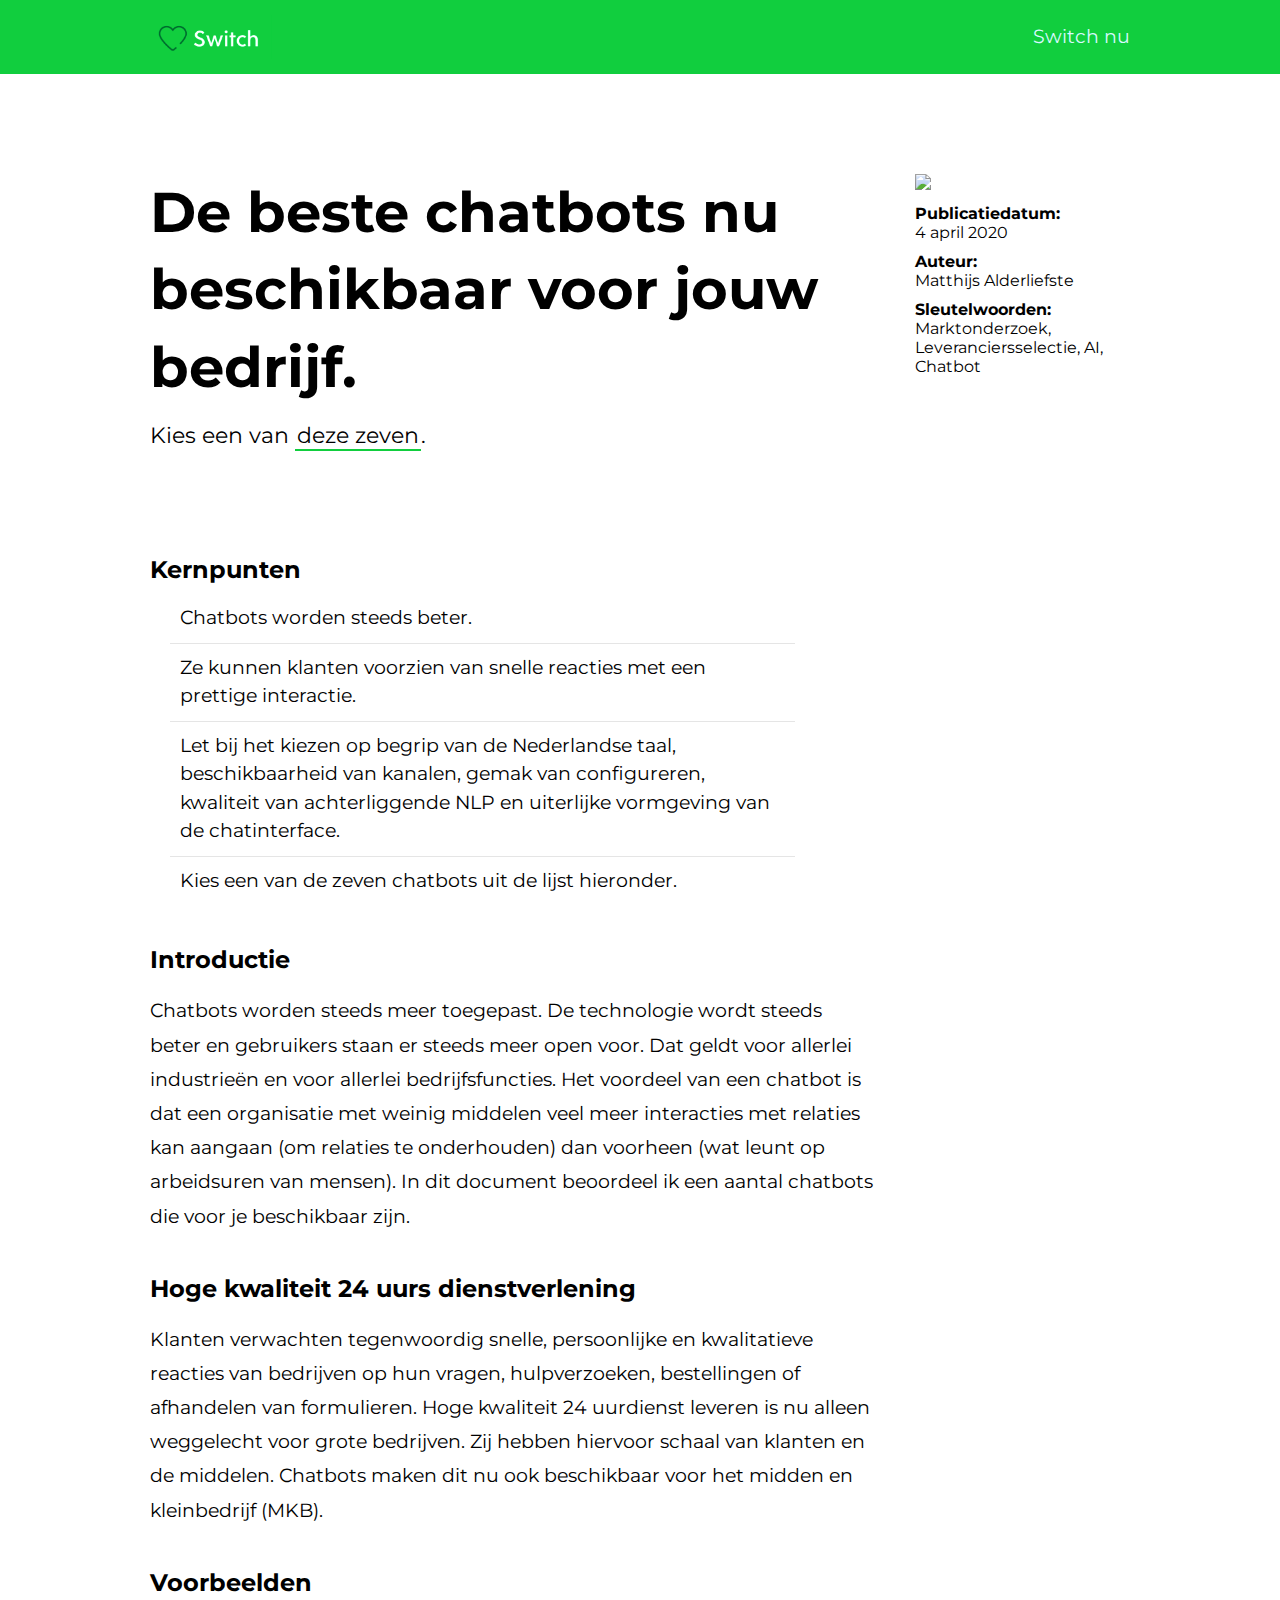
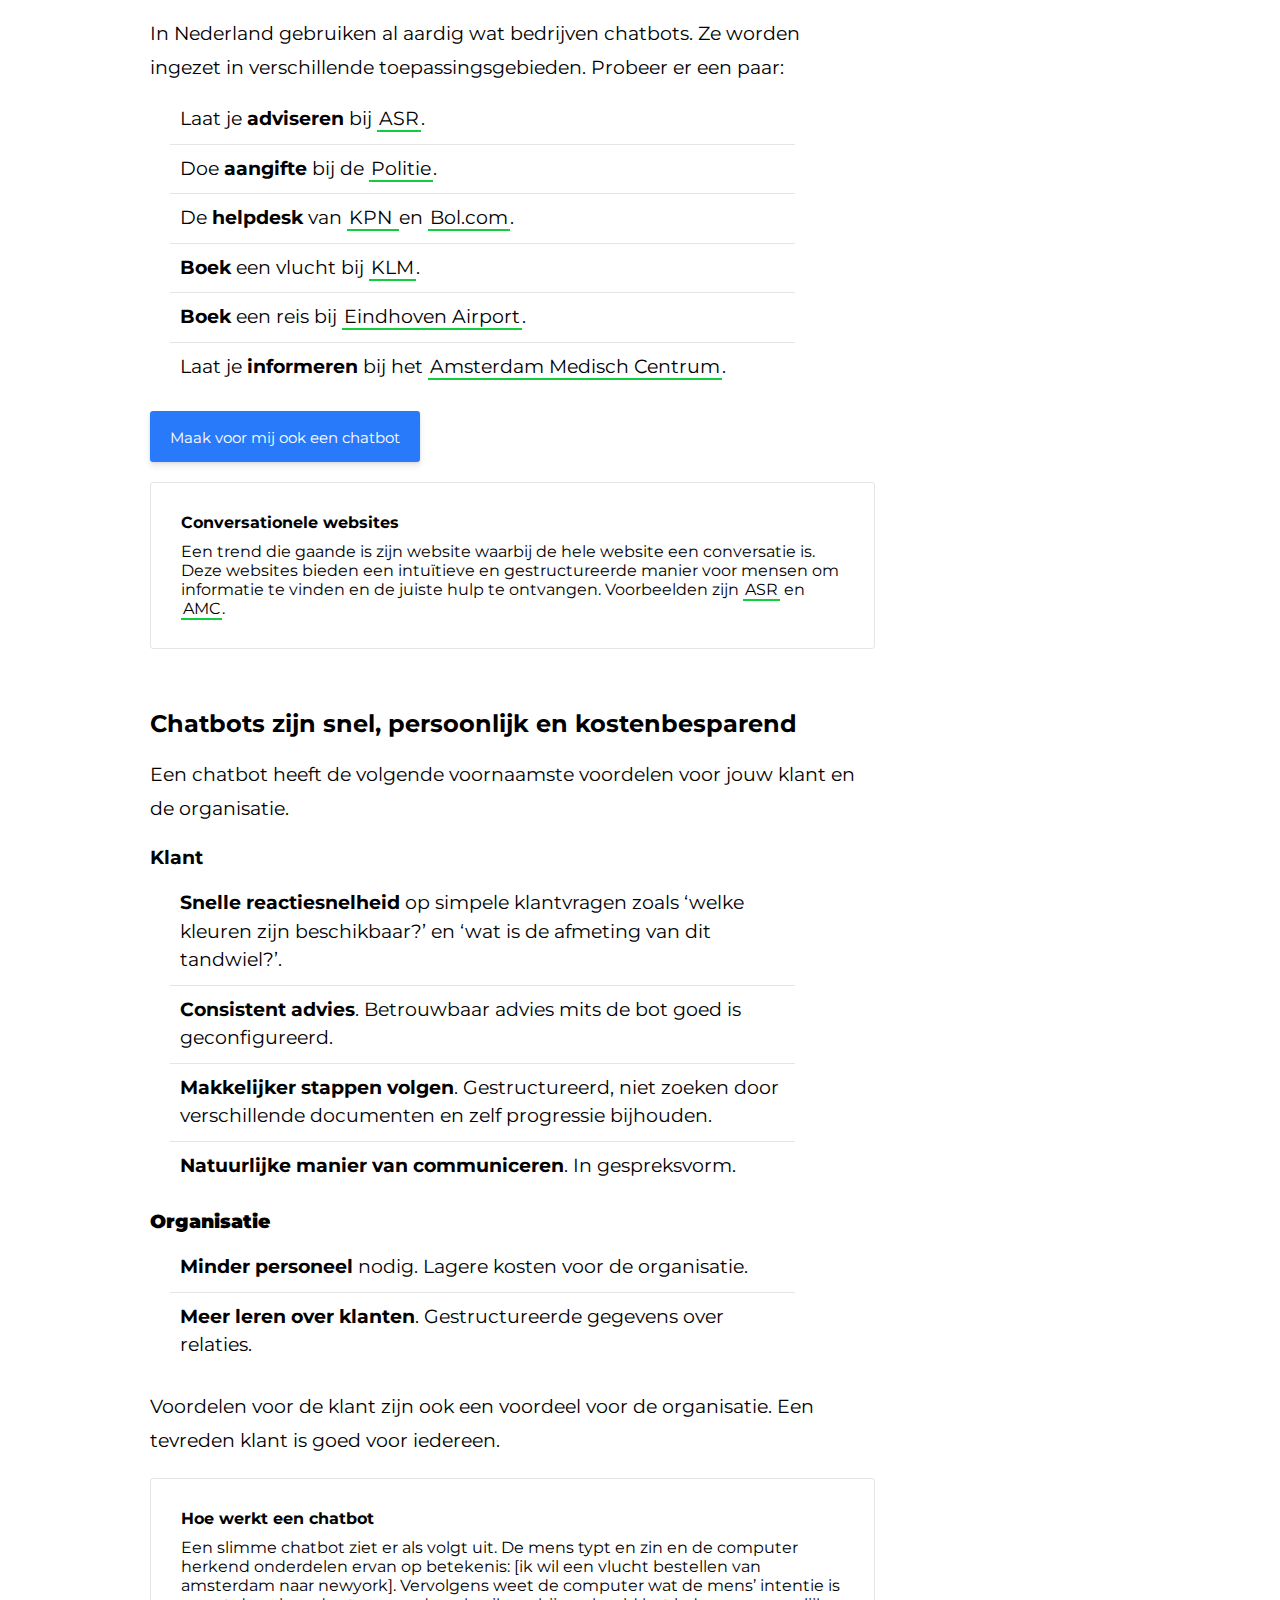
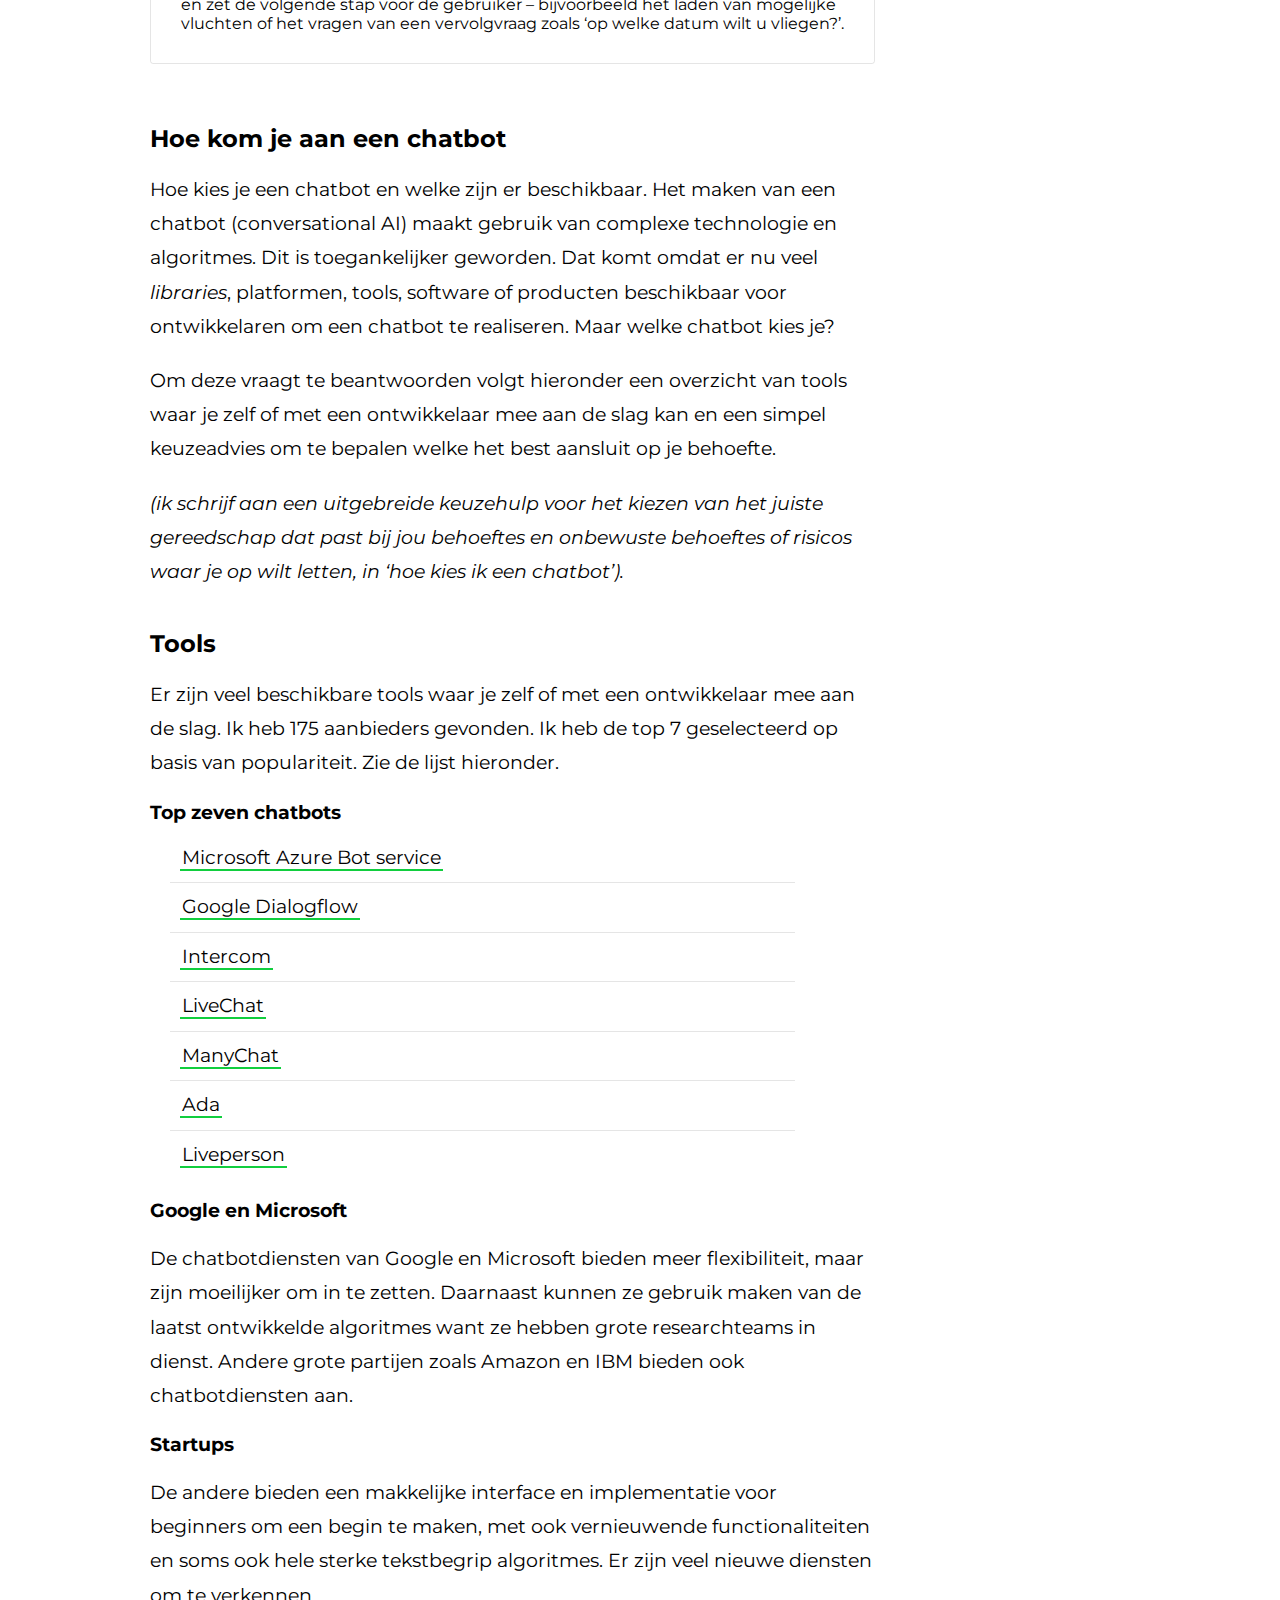
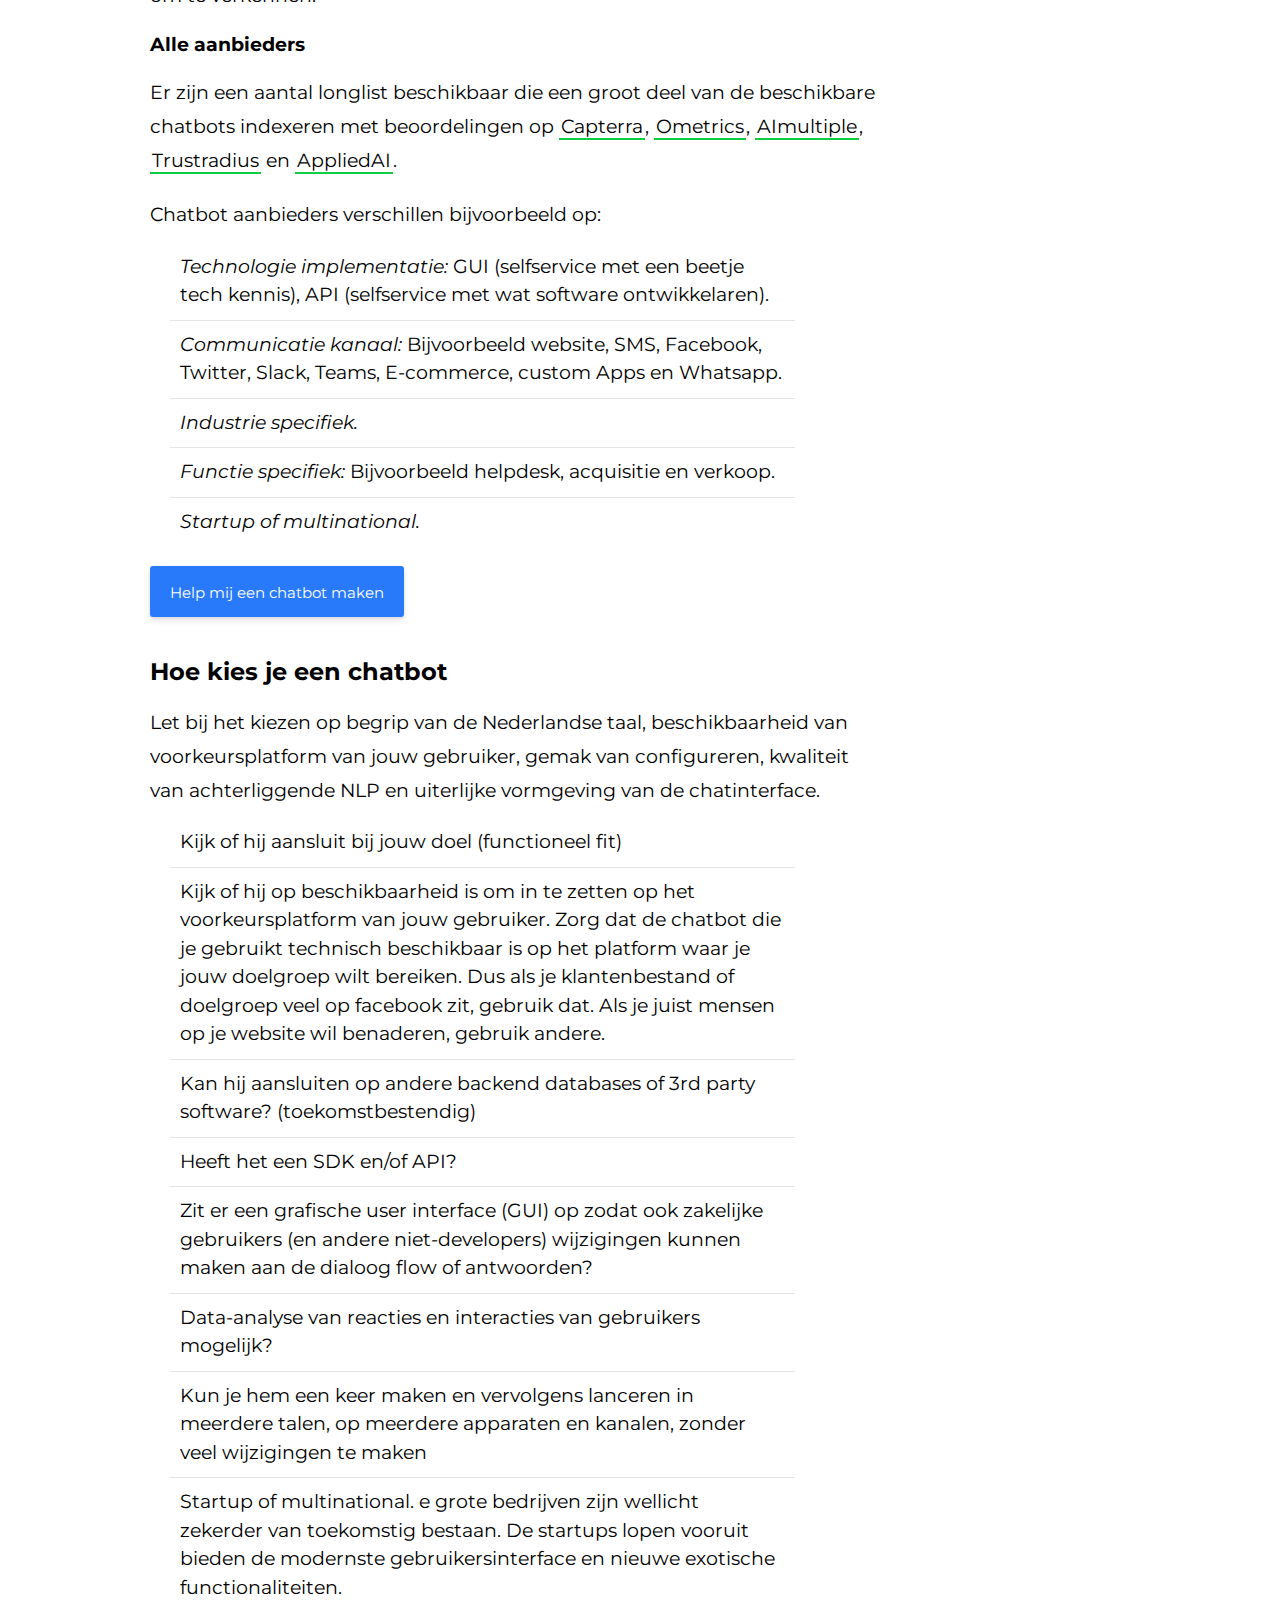
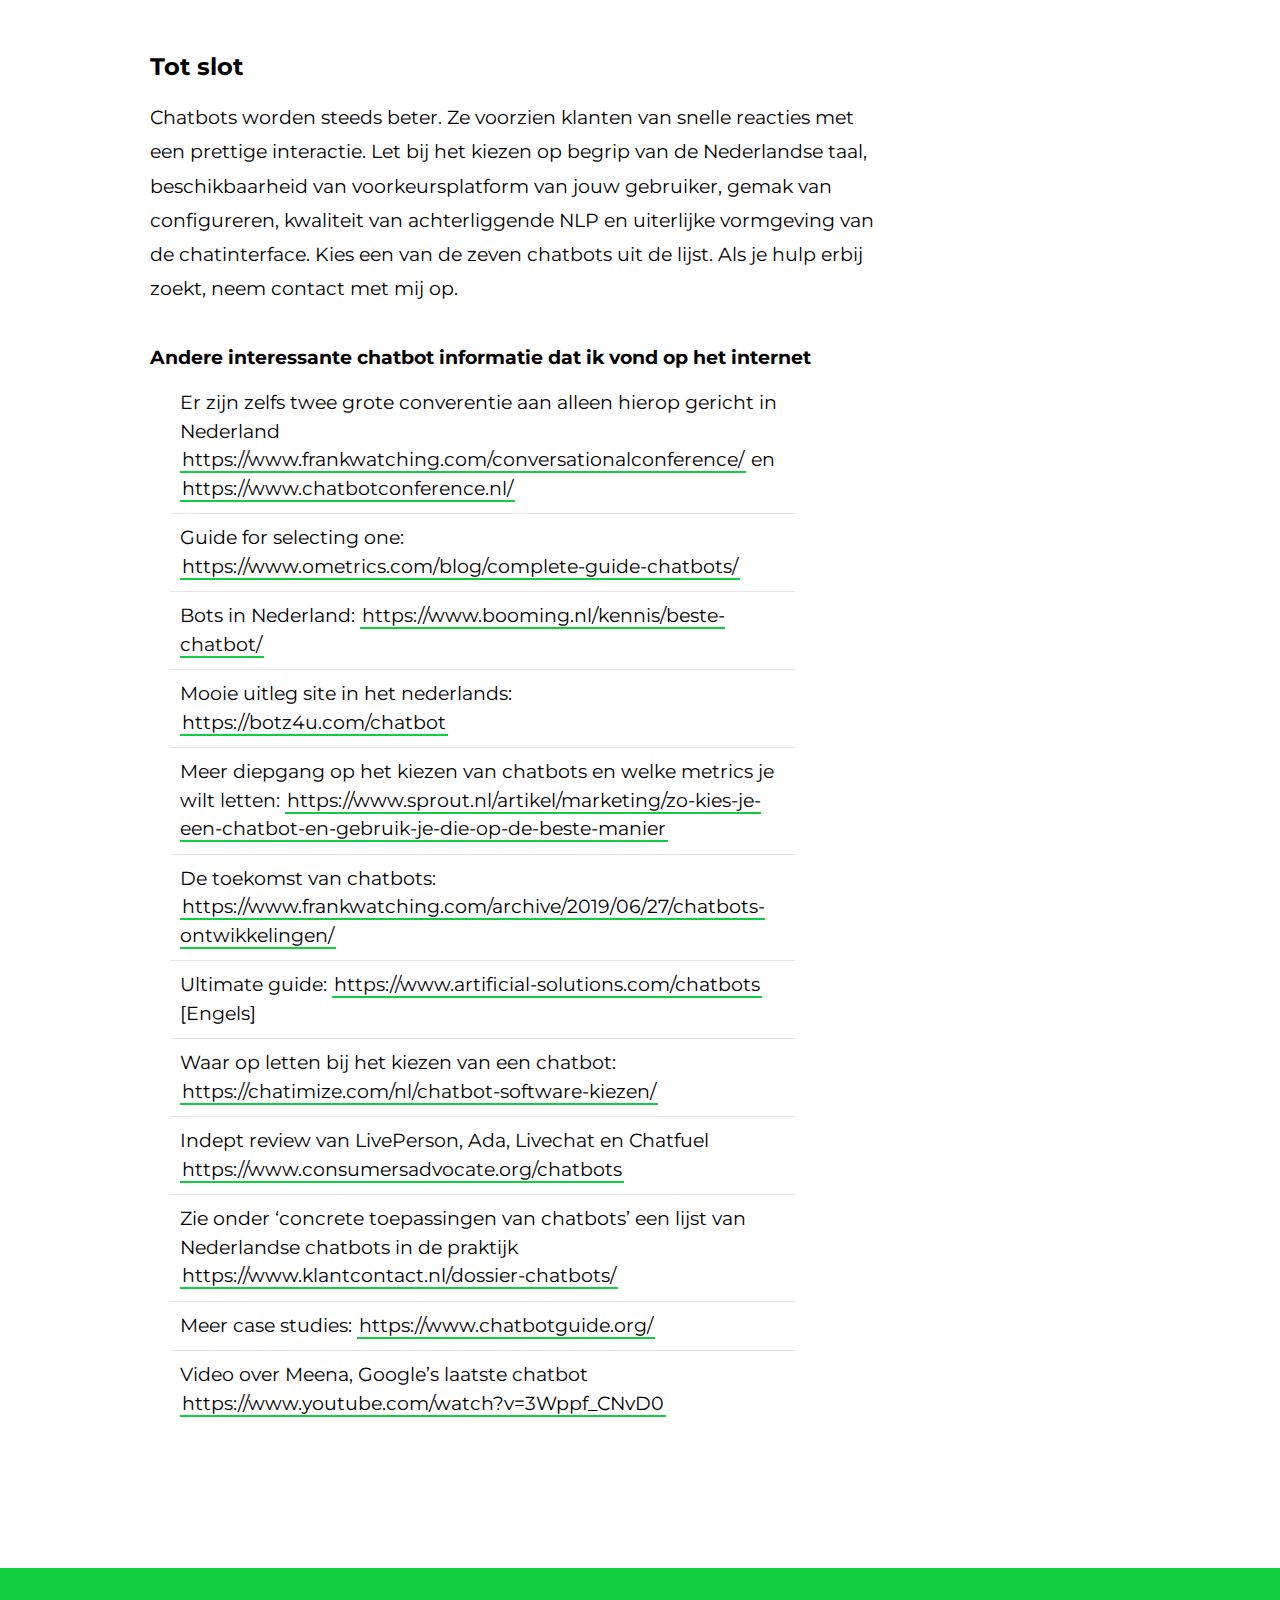
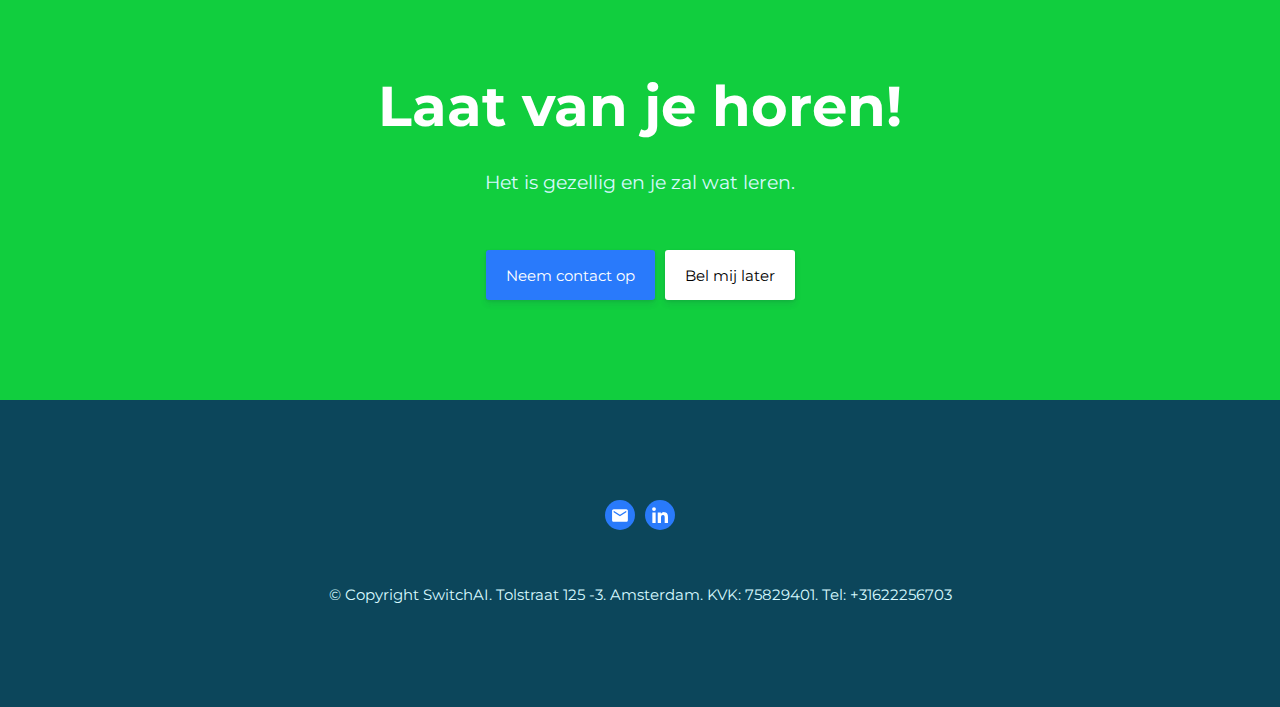
==== chatbot/index.html @ 6326bf44 "hacked solution for beautiful uri to pages on github pages without .htaccess" ====
<!DOCTYPE html>
<html>

  <!-- Added by HTTrack --><meta http-equiv="content-type" content="text/html;charset=utf-8" /><!-- /Added by HTTrack -->
<head>
    <title>Switch - We create apps with artificial intelligence (AI) features.</title>
    <meta charSet="utf-8">
    <meta name="viewport" content="width=device-width,initial-scale=1">
    <meta name="description" content="We help you automate things for whom you serve. Based in Amsterdam">
    <meta property="og:image" content="../images/5d76b458-1bdd-4ccc-b510-aa0f96681c24.png">
    <link rel="shortcut icon" href="../images/65c0ea7b-2891-42a3-a488-3ce23741f29b.1.delayed" />
    <link href="https://fonts.googleapis.com/css?family=Montserrat:400,700" rel="stylesheet">
    <link href="../css/switch_custom.css" rel="stylesheet">

    <script>
      (function(i, s, o, g, r, a, m)
      {
        i['GoogleAnalyticsObject'] = r;
        i[r] = i[r] || function()
        {
          (i[r].q = i[r].q || []).push(arguments)
        }, i[r].l = 1 * new Date();
        a = s.createElement(o),
          m = s.getElementsByTagName(o)[0];
        a.async = 1;
        a.src = g;
        m.parentNode.insertBefore(a, m)
      })(window, document, 'script', 'https://www.google-analytics.com/analytics.js', 'ga');
      ga('create', 'UA-145627504-1', 'auto');
      ga('send', 'pageview');
    </script>

    <link rel="stylesheet" href="../images/alltemplates.min.css">
    <style>
      .custom-color-c104c951-98cb-9206-eeba-70f5e34a25a7 .accent-bg {
        background-color: #297AFB
      }

      .custom-color-c104c951-98cb-9206-eeba-70f5e34a25a7 {
        background-color: #11ce3e
      }

      .custom-color-c104c951-98cb-9206-eeba-70f5e34a25a7 .primary-color {
        color: #FFFFFF
      }

      .custom-color-c104c951-98cb-9206-eeba-70f5e34a25a7 .secondary-bg {
        background-color: #2898FB
      }

      .custom-color-c104c951-98cb-9206-eeba-70f5e34a25a7 .secondary-color {
        color: #D7F9FF
      }

      .custom-color-c104c951-98cb-9206-eeba-70f5e34a25a7 .svg-fill {
        fill: #FFFFFF
      }

      .custom-color-cc3a15c6-ba6f-f1f1-2387-6c66f0b5119d .accent-bg {
        background-color: #297AFB
      }

      .custom-color-cc3a15c6-ba6f-f1f1-2387-6c66f0b5119d {
        background-color: #0C465B
      }

      .custom-color-cc3a15c6-ba6f-f1f1-2387-6c66f0b5119d .primary-color {
        color: #FFFFFF
      }

      .custom-color-cc3a15c6-ba6f-f1f1-2387-6c66f0b5119d .secondary-bg {
        background-color: #2898FB
      }

      .custom-color-cc3a15c6-ba6f-f1f1-2387-6c66f0b5119d .secondary-color {
        color: #D7F9FF
      }

      .custom-color-cc3a15c6-ba6f-f1f1-2387-6c66f0b5119d .svg-fill {
        fill: #FFFFFF
      }

      .custom-color-cc3a15c6-ba6f-f1f1-2387-6c66f0b5119d .accent-bg {
        background-color: #297AFB
      }

      .custom-color-cc3a15c6-ba6f-f1f1-2387-6c66f0b5119d {
        background-color: #0C465B
      }

      .custom-color-cc3a15c6-ba6f-f1f1-2387-6c66f0b5119d .primary-color {
        color: #FFFFFF
      }

      .custom-color-cc3a15c6-ba6f-f1f1-2387-6c66f0b5119d .secondary-bg {
        background-color: #2898FB
      }

      .custom-color-cc3a15c6-ba6f-f1f1-2387-6c66f0b5119d .secondary-color {
        color: #D7F9FF
      }

      .custom-color-cc3a15c6-ba6f-f1f1-2387-6c66f0b5119d .svg-fill {
        fill: #FFFFFF
      }

      .custom-color-cc3a15c6-ba6f-f1f1-2387-6c66f0b5119d .accent-bg {
        background-color: #297AFB
      }

      .custom-color-cc3a15c6-ba6f-f1f1-2387-6c66f0b5119d {
        background-color: #0C465B
      }

      .custom-color-cc3a15c6-ba6f-f1f1-2387-6c66f0b5119d .primary-color {
        color: #FFFFFF
      }

      .custom-color-cc3a15c6-ba6f-f1f1-2387-6c66f0b5119d .secondary-bg {
        background-color: #2898FB
      }

      .custom-color-cc3a15c6-ba6f-f1f1-2387-6c66f0b5119d .secondary-color {
        color: #D7F9FF
      }

      .custom-color-cc3a15c6-ba6f-f1f1-2387-6c66f0b5119d .svg-fill {
        fill: #FFFFFF
      }

      .custom-color-cc3a15c6-ba6f-f1f1-2387-6c66f0b5119d .accent-bg {
        background-color: #297AFB
      }

      .custom-color-cc3a15c6-ba6f-f1f1-2387-6c66f0b5119d {
        background-color: #0C465B
      }

      .custom-color-cc3a15c6-ba6f-f1f1-2387-6c66f0b5119d .primary-color {
        color: #FFFFFF
      }

      .custom-color-cc3a15c6-ba6f-f1f1-2387-6c66f0b5119d .secondary-bg {
        background-color: #2898FB
      }

      .custom-color-cc3a15c6-ba6f-f1f1-2387-6c66f0b5119d .secondary-color {
        color: #D7F9FF
      }

      .custom-color-cc3a15c6-ba6f-f1f1-2387-6c66f0b5119d .svg-fill {
        fill: #FFFFFF
      }

      .custom-color-cc3a15c6-ba6f-f1f1-2387-6c66f0b5119d .accent-bg {
        background-color: #297AFB
      }

      .custom-color-cc3a15c6-ba6f-f1f1-2387-6c66f0b5119d {
        background-color: #0C465B
      }

      .custom-color-cc3a15c6-ba6f-f1f1-2387-6c66f0b5119d .primary-color {
        color: #FFFFFF
      }

      .custom-color-cc3a15c6-ba6f-f1f1-2387-6c66f0b5119d .secondary-bg {
        background-color: #2898FB
      }

      .custom-color-cc3a15c6-ba6f-f1f1-2387-6c66f0b5119d .secondary-color {
        color: #D7F9FF
      }

      .custom-color-cc3a15c6-ba6f-f1f1-2387-6c66f0b5119d .svg-fill {
        fill: #FFFFFF
      }

      .custom-color-cc3a15c6-ba6f-f1f1-2387-6c66f0b5119d .accent-bg {
        background-color: #297AFB
      }

      .custom-color-cc3a15c6-ba6f-f1f1-2387-6c66f0b5119d {
        background-color: #0C465B
      }

      .custom-color-cc3a15c6-ba6f-f1f1-2387-6c66f0b5119d .primary-color {
        color: #FFFFFF
      }

      .custom-color-cc3a15c6-ba6f-f1f1-2387-6c66f0b5119d .secondary-bg {
        background-color: #2898FB
      }

      .custom-color-cc3a15c6-ba6f-f1f1-2387-6c66f0b5119d .secondary-color {
        color: #D7F9FF
      }

      .custom-color-cc3a15c6-ba6f-f1f1-2387-6c66f0b5119d .svg-fill {
        fill: #FFFFFF
      }

      .custom-color-cc3a15c6-ba6f-f1f1-2387-6c66f0b5119d .accent-bg {
        background-color: #297AFB
      }

      .custom-color-cc3a15c6-ba6f-f1f1-2387-6c66f0b5119d {
        background-color: #0C465B
      }

      .custom-color-cc3a15c6-ba6f-f1f1-2387-6c66f0b5119d .primary-color {
        color: #FFFFFF
      }

      .custom-color-cc3a15c6-ba6f-f1f1-2387-6c66f0b5119d .secondary-bg {
        background-color: #2898FB
      }

      .custom-color-cc3a15c6-ba6f-f1f1-2387-6c66f0b5119d .secondary-color {
        color: #D7F9FF
      }

      .custom-color-cc3a15c6-ba6f-f1f1-2387-6c66f0b5119d .svg-fill {
        fill: #FFFFFF
      }

      .custom-color-cc3a15c6-ba6f-f1f1-2387-6c66f0b5119d .accent-bg {
        background-color: #297AFB
      }

      .custom-color-cc3a15c6-ba6f-f1f1-2387-6c66f0b5119d {
        background-color: #0C465B
      }

      .custom-color-cc3a15c6-ba6f-f1f1-2387-6c66f0b5119d .primary-color {
        color: #FFFFFF
      }

      .custom-color-cc3a15c6-ba6f-f1f1-2387-6c66f0b5119d .secondary-bg {
        background-color: #2898FB
      }

      .custom-color-cc3a15c6-ba6f-f1f1-2387-6c66f0b5119d .secondary-color {
        color: #D7F9FF
      }

      .custom-color-cc3a15c6-ba6f-f1f1-2387-6c66f0b5119d .svg-fill {
        fill: #FFFFFF
      }

      .custom-color-cc3a15c6-ba6f-f1f1-2387-6c66f0b5119d .accent-bg {
        background-color: #297AFB
      }

      .custom-color-cc3a15c6-ba6f-f1f1-2387-6c66f0b5119d {
        background-color: #0C465B
      }

      .custom-color-cc3a15c6-ba6f-f1f1-2387-6c66f0b5119d .primary-color {
        color: #FFFFFF
      }

      .custom-color-cc3a15c6-ba6f-f1f1-2387-6c66f0b5119d .secondary-bg {
        background-color: #2898FB
      }

      .custom-color-cc3a15c6-ba6f-f1f1-2387-6c66f0b5119d .secondary-color {
        color: #D7F9FF
      }

      .custom-color-cc3a15c6-ba6f-f1f1-2387-6c66f0b5119d .svg-fill {
        fill: #FFFFFF
      }

      .custom-color-c104c951-98cb-9206-eeba-70f5e34a25a7 .accent-bg {
        background-color: #297AFB
      }

      .custom-color-c104c951-98cb-9206-eeba-70f5e34a25a7 {
        background-color: #11ce3e
      }

      .custom-color-c104c951-98cb-9206-eeba-70f5e34a25a7 .primary-color {
        color: #FFFFFF
      }

      .custom-color-c104c951-98cb-9206-eeba-70f5e34a25a7 .secondary-bg {
        background-color: #2898FB
      }

      .custom-color-c104c951-98cb-9206-eeba-70f5e34a25a7 .secondary-color {
        color: #D7F9FF
      }

      .custom-color-c104c951-98cb-9206-eeba-70f5e34a25a7 .svg-fill {
        fill: #FFFFFF
      }

      .custom-color-cc3a15c6-ba6f-f1f1-2387-6c66f0b5119d .accent-bg {
        background-color: #297AFB
      }

      .custom-color-cc3a15c6-ba6f-f1f1-2387-6c66f0b5119d {
        background-color: #0C465B
      }

      .custom-color-cc3a15c6-ba6f-f1f1-2387-6c66f0b5119d .primary-color {
        color: #FFFFFF
      }

      .custom-color-cc3a15c6-ba6f-f1f1-2387-6c66f0b5119d .secondary-bg {
        background-color: #2898FB
      }

      .custom-color-cc3a15c6-ba6f-f1f1-2387-6c66f0b5119d .secondary-color {
        color: #D7F9FF
      }

      .custom-color-cc3a15c6-ba6f-f1f1-2387-6c66f0b5119d .svg-fill {
        fill: #FFFFFF
      }
    </style>
  </head>

  <body class="font-friendly">
    <div class="custom-color-c104c951-98cb-9206-eeba-70f5e34a25a7">
      <!---->
      <header class="header article">
        <div class="container-lrg">
          <div class="flex col-12 spread">
              <a class="logo launchaco-builder-hoverable logo" href="https://www.switchai.nl"><img src="../images/93ba58aa-fed8-42bc-838e-b2e4e06fd97d.png" alt="Switch AICompany Logo"></a> 
              <a href="http://eepurl.com/gFDGAD" class="nav-link secondary-color mr0">Switch nu</a>
        </div>
        </div>
      </header>
      <section class="section blue-white">
        <div class="container-lrg flex">
          <div class="col-9 flex flex-column center-vertical mobile-text-center mb40">
            <h1 class="heading-lrg launchaco-builder-hoverable">De beste chatbots nu beschikbaar voor jouw bedrijf.</h1>
            <h2 class="subheading mt10 mb50 launchaco-builder-hoverable">Kies een van <a href="#tools">deze zeven</a>.</h2>

            <h2 class="mt50">Kernpunten</h2>
            <ul class="mt10 checklist col-11 article">
              <li class="checklist-item flex center-horizontal spread pad10"><p class="bold">Chatbots worden steeds beter.</p></li>
              <li class="checklist-item flex center-horizontal spread pad10"><p class="bold">Ze kunnen klanten voorzien van snelle reacties met een prettige interactie.</p></li>
              <li class="checklist-item flex center-horizontal spread pad10"><p class="bold">Let bij het kiezen op begrip van de Nederlandse taal, beschikbaarheid van kanalen, gemak van configureren, kwaliteit van achterliggende NLP en uiterlijke vormgeving van de chatinterface.</p></li>
              <li class="checklist-item flex center-horizontal spread pad10"><p class="bold">Kies een van de zeven chatbots uit de lijst hieronder.</p></li>
            </ul>
            <h2 class="mt40">Introductie</h2>
            <p class="mt20 paragraph">
              Chatbots worden steeds meer toegepast. De technologie wordt steeds beter en gebruikers staan er steeds meer open voor. Dat geldt voor allerlei industrieën en voor allerlei bedrijfsfuncties. Het voordeel van een chatbot is dat een organisatie met weinig middelen veel meer interacties met relaties kan aangaan (om relaties te onderhouden) dan voorheen (wat leunt op arbeidsuren van mensen). In dit document beoordeel ik een aantal chatbots die voor je beschikbaar zijn.
            </p>
            <h2 class="mt40">Hoge kwaliteit 24 uurs dienstverlening</h2>
            <p class="mt20 paragraph">
              Klanten verwachten tegenwoordig snelle, persoonlijke en kwalitatieve reacties van bedrijven op hun vragen, hulpverzoeken, bestellingen of afhandelen van formulieren. Hoge kwaliteit 24 uurdienst leveren is nu alleen weggelecht voor grote bedrijven. Zij hebben hiervoor schaal van klanten en de middelen. Chatbots maken dit nu ook beschikbaar voor het midden en kleinbedrijf (MKB). 
            </p>
            
            
            <h2 class="mt40">Voorbeelden</h3>
              <p class="mt20 paragraph">In Nederland gebruiken al aardig wat bedrijven chatbots. Ze worden ingezet in verschillende toepassingsgebieden. Probeer er een paar:</p>
              <ul class="mt10 checklist col-11 article">
                <li class="checklist-item flex center-horizontal spread pad10"><p class="bold">Laat je <strong>adviseren </strong>bij <a title="ASR" href="https://www.asr.nl/" target="_blank">ASR</a>.</p></li>
                <li class="checklist-item flex center-horizontal spread pad10"><p class="bold">Doe <strong>aangifte</strong> bij de <a title="Wout" href="https://www.politie.nl/wout" target="_blank">Politie</a>.</p></li>
                <li class="checklist-item flex center-horizontal spread pad10"><p class="bold">De <strong>helpdesk</strong> van <a title="Helpdesk KPN" href="https://chat.kpn.com/" target="_blank">KPN </a>en <a title="Chatbot Bol.com" href="https://www.bol.com/nl/klantenservice/stel-je-vraag.html" target="_blank">Bol.com</a>.</p></li>
                <li class="checklist-item flex center-horizontal spread pad10"><p class="bold"><strong>Boek </strong>een vlucht bij <a title="KLM Chatbot" href="https://bb.klm.com/" target="_blank">KLM</a>.</p></li>
                <li class="checklist-item flex center-horizontal spread pad10"><p class="bold"><strong>Boek </strong>een reis bij <a title="Eindhoven Airport Chatbot" href="https://www.eindjevliegen.nl" target="_blank">Eindhoven Airport</a>.</p></li>
                <li class="checklist-item flex center-horizontal spread pad10"><p class="bold">Laat je <strong>informeren</strong> bij het <a title="AMC Conversational website" href="https://www.amc.nl" target="_blank">Amsterdam Medisch Centrum</a>.</p></li>
              </ul>

              <div class="mt10"><a href="https://switchai.us20.list-manage.com/subscribe/post?u=20bcc6526bc06248a71964176&amp;amp;id=184f7cedc3" target="_blank" class="button mobile-text-center mt10 launchaco-builder-hoverable mobile-text-center accent-bg button__white"> <span>Maak voor mij ook een chatbot</span></a></div>

              <div class="card pad30 mt20 mb20">
                <h4 class="mb10">Conversationele websites</h4>
                <p>Een trend die gaande is zijn website waarbij de hele website een conversatie is. Deze websites bieden een intu&iuml;tieve en gestructureerde manier voor mensen om informatie te vinden en de juiste hulp te ontvangen. Voorbeelden zijn <a href="https://www.asr.nl/">ASR</a> en <a href="https://www.amc.nl/">AMC</a>.&nbsp; </p>
              </div>

            
            <h2 class="mt40">Chatbots zijn snel, persoonlijk en kostenbesparend</h2>
              <p class="mt20 paragraph">Een chatbot heeft de volgende voornaamste voordelen voor jouw klant en de organisatie.</p>

          <h3 class="mt20">Klant</h3>
          <ul class="mt10 checklist col-11 article">
            <li class="checklist-item flex center-horizontal spread pad10"><p class="bold"><strong>Snelle reactiesnelheid</strong> op simpele klantvragen zoals &lsquo;welke kleuren zijn beschikbaar?&rsquo; en &lsquo;wat is de afmeting van dit tandwiel?&rsquo;.</p></li>
            <li class="checklist-item flex center-horizontal spread pad10"><p class="bold"><strong>Consistent advies</strong>. Betrouwbaar advies mits de bot goed is geconfigureerd.</p></li>
            <li class="checklist-item flex center-horizontal spread pad10"><p class="bold"><strong>Makkelijker stappen volgen</strong>. Gestructureerd, niet zoeken door verschillende documenten en zelf progressie bijhouden.</p></li>
            <li class="checklist-item flex center-horizontal spread pad10"><p class="bold"><strong>Natuurlijke manier van communiceren</strong>. In gespreksvorm.</p></li>
            </ul>
          <h3 class="mt20"><strong>Organisatie</strong></h3>
          <ul class="mt10 checklist col-11 article">
           <li class="checklist-item flex center-horizontal spread pad10"><p class="bold"><strong>Minder personeel</strong> nodig. Lagere kosten voor de organisatie.</p></li>
           <li class="checklist-item flex center-horizontal spread pad10"><p class="bold"><strong>Meer</strong> <strong>leren over klanten</strong>. Gestructureerde gegevens over relaties.</p></li>
          </ul>
          <p class="mt20 paragraph">Voordelen voor de klant zijn ook een voordeel voor de organisatie. Een tevreden klant is goed voor iedereen.</p>
                      
          <div class="card pad30 mt20 mb20">
            <h4 class="mb10">Hoe werkt een chatbot</h4>
            <p>Een slimme chatbot ziet er als volgt uit. De mens typt en zin en de computer herkend onderdelen ervan op betekenis: [ik wil een vlucht bestellen van amsterdam naar newyork]. Vervolgens weet de computer wat de mens’ intentie is en zet de volgende stap voor de gebruiker – bijvoorbeeld het laden van mogelijke vluchten of het vragen van een vervolgvraag zoals ‘op welke datum wilt u vliegen?’.</p>            
          </div>

          <h2 class="mt40">Hoe kom je aan een chatbot</h2>
          <p  class="mt20 paragraph">Hoe kies je een chatbot en welke zijn er beschikbaar. Het maken van een chatbot (conversational AI) maakt gebruik van complexe technologie en algoritmes. Dit is toegankelijker geworden. Dat komt omdat er nu veel <em>libraries</em>, platformen, tools, software of producten beschikbaar voor ontwikkelaren om een chatbot te realiseren. Maar welke chatbot kies je?</p>
            <p class="mt20 paragraph">Om deze vraagt te beantwoorden volgt hieronder een overzicht van tools waar je zelf of met een ontwikkelaar mee aan de slag kan en een simpel keuzeadvies om te bepalen welke het best aansluit op je behoefte. 
            </p>
              <p class="mt20 paragraph">
                <em>(ik schrijf aan een uitgebreide keuzehulp voor het kiezen van het juiste gereedschap dat past bij jou behoeftes en onbewuste behoeftes of risicos waar je op wilt letten, in &lsquo;hoe kies ik een chatbot&rsquo;).</em></p>



            <a name="tools"><h2 class="mt40">Tools</h2></a>
            <p class="mt20 paragraph">Er zijn veel beschikbare tools waar je zelf of met een ontwikkelaar mee aan de slag. Ik heb 175 aanbieders gevonden. Ik heb de top 7 geselecteerd op basis van populariteit. Zie de lijst hieronder.</p>
            
            <h3 class="mt20">Top zeven chatbots</h3>
            <ul class="mt10 checklist col-11 article">
            <li class="checklist-item flex center-horizontal spread pad10"><p class="bold"><a target="_blank" href="https://azure.microsoft.com/nl-nl/services/bot-service/">Microsoft Azure Bot service</a></p></li>
            <li class="checklist-item flex center-horizontal spread pad10"><p class="bold"><a target="_blank" href="https://dialogflow.com/">Google Dialogflow</a></li></p>
            <li class="checklist-item flex center-horizontal spread pad10"><p class="bold"><a target="_blank" href="https://www.intercom.com/">Intercom</a></li></p>
            <li class="checklist-item flex center-horizontal spread pad10"><p class="bold"><a target="_blank" href="https://www.livechat.com/">LiveChat</a></li></p>
            <li class="checklist-item flex center-horizontal spread pad10"><p class="bold"><a target="_blank" href="https://manychat.com/">ManyChat</a></li></p>
            <li class="checklist-item flex center-horizontal spread pad10"><p class="bold"><a target="_blank" href="https://www.ada.support/">Ada</a></li></p>
            <li class="checklist-item flex center-horizontal spread pad10"><p class="bold"><a target="_blank" href="https://www.liveperson.com/">Liveperson</a></li></p>
            </ul>
            <h3 class="mt20">Google en Microsoft</h3>
            <p class="mt20 paragraph">De chatbotdiensten van Google en Microsoft bieden meer flexibiliteit, maar zijn moeilijker om in te zetten. Daarnaast kunnen ze gebruik maken van de laatst ontwikkelde algoritmes want ze hebben grote researchteams in dienst. Andere grote partijen zoals Amazon en IBM bieden ook chatbotdiensten aan.</p>
            <h3 class="mt20">Startups</h3>
            <p class="mt20 paragraph">De andere bieden een makkelijke interface en implementatie voor beginners om een begin te maken, met ook vernieuwende functionaliteiten en soms ook hele sterke tekstbegrip algoritmes. Er zijn veel nieuwe diensten om te verkennen.</p>
            <h3 class="mt20">Alle aanbieders</h3>
            <p class="mt20 paragraph">Er zijn een aantal longlist beschikbaar die een groot deel van de beschikbare chatbots indexeren met beoordelingen op <a target="_blank" href="https://www.capterra.nl/directory/31596/conversational-ai-platform/software">Capterra</a>, <a target="_blank" href="https://www.ometrics.com/blog/chatbot-platform-comparison-reviews/">Ometrics</a>, <a target="_blank" href="https://aimultiple.com/chatbot-platform">AImultiple</a>, <a target="_blank" href="https://www.trustradius.com/chatbot">Trustradius</a> en <a target="_blank" href="https://appliedai.com/customer-service/chatbot/vendors/1">AppliedAI</a>.</p>
            <p class="mt20 paragraph">Chatbot aanbieders verschillen bijvoorbeeld op:</p>
            <ul class="mt10 checklist col-11 article">
              <li class="checklist-item flex center-horizontal spread pad10"><p class="bold"><em>Technologie implementatie:</em> GUI (selfservice met een beetje tech kennis), API (selfservice met wat software ontwikkelaren).</p></li>
              <li class="checklist-item flex center-horizontal spread pad10"><p class="bold"><em>Communicatie kanaal:</em> Bijvoorbeeld website, SMS, Facebook, Twitter, Slack, Teams, E-commerce, custom Apps en Whatsapp.</p></li>
              <li class="checklist-item flex center-horizontal spread pad10"><p class="bold"><em>Industrie specifiek.</em></p></li>
              <li class="checklist-item flex center-horizontal spread pad10"><p class="bold"><em>Functie specifiek:</em> Bijvoorbeeld helpdesk, acquisitie en verkoop.</p></li>
              <li class="checklist-item flex center-horizontal spread pad10"><p class="bold"><em>Startup of multinational.</em></p> </li>
              </ul>

            <div class="mt10"><a target="_blank" href="https://switchai.us20.list-manage.com/subscribe/post?u=20bcc6526bc06248a71964176&amp;amp;id=184f7cedc3" target="_blank" class="button mobile-text-center mt10 launchaco-builder-hoverable mobile-text-center accent-bg button__white"> <span> Help mij een chatbot maken </span></a></div>
            
            <h2 class="mt40">Hoe kies je een chatbot</h2>
            <p class="mt20 paragraph">Let bij het kiezen op begrip van de Nederlandse taal, beschikbaarheid van voorkeursplatform van jouw gebruiker, gemak van configureren, kwaliteit van achterliggende NLP en uiterlijke vormgeving van de chatinterface.</p>
            <ul class="mt10 checklist col-11 article">
              <li class="checklist-item flex center-horizontal spread pad10"><p class="bold">Kijk of hij aansluit bij jouw doel (functioneel fit)</p></li>
              <li class="checklist-item flex center-horizontal spread pad10"><p class="bold">Kijk of hij op beschikbaarheid is om in te zetten op het voorkeursplatform van jouw gebruiker. Zorg dat de chatbot die je gebruikt technisch beschikbaar is op het platform waar je jouw doelgroep wilt bereiken. Dus als je klantenbestand of doelgroep veel op facebook zit, gebruik dat. Als je juist mensen op je website wil benaderen, gebruik andere.</p></li>
              <li class="checklist-item flex center-horizontal spread pad10"><p class="bold">Kan hij aansluiten op andere backend databases of 3rd party software? (toekomstbestendig)</p></li>
              <li class="checklist-item flex center-horizontal spread pad10"><p class="bold">Heeft het een SDK en/of API?</p></li>
              <li class="checklist-item flex center-horizontal spread pad10"><p class="bold">Zit er een grafische user interface (GUI) op zodat ook zakelijke gebruikers (en andere niet-developers) wijzigingen kunnen maken aan de dialoog flow of antwoorden?</p></li>
              <li class="checklist-item flex center-horizontal spread pad10"><p class="bold">Data-analyse van reacties en interacties van gebruikers mogelijk?</p></li>
              <li class="checklist-item flex center-horizontal spread pad10"><p class="bold">Kun je hem een keer maken en vervolgens lanceren in meerdere talen, op meerdere apparaten en kanalen, zonder veel wijzigingen te maken</p></li>
              <li class="checklist-item flex center-horizontal spread pad10"><p class="bold">Startup of multinational. e grote bedrijven zijn wellicht zekerder van toekomstig bestaan. De startups lopen vooruit bieden de modernste gebruikersinterface en nieuwe exotische functionaliteiten.</p></li>
            </ul>

            <h2 class="mt40">Tot slot</h2>
<p class="mt20 paragraph">Chatbots worden steeds beter. Ze voorzien klanten van snelle reacties met een prettige interactie. Let bij het kiezen op begrip van de Nederlandse taal, beschikbaarheid van voorkeursplatform van jouw gebruiker, gemak van configureren, kwaliteit van achterliggende NLP en uiterlijke vormgeving van de chatinterface. Kies een van de zeven chatbots uit de lijst. Als je hulp erbij zoekt, neem contact met mij op.</p>

<h3 class="mt40">Andere interessante chatbot informatie dat ik vond op het internet</h3>
<ul class="mt10 checklist col-11 article">
<li class="checklist-item flex center-horizontal spread pad10"><p class="bold">Er zijn zelfs twee grote converentie aan alleen hierop gericht in Nederland <a href="https://www.frankwatching.com/conversationalconference/">https://www.frankwatching.com/conversationalconference/</a> en <a href="https://www.chatbotconference.nl/">https://www.chatbotconference.nl/</a></li>
<li class="checklist-item flex center-horizontal spread pad10"><p class="bold">Guide for selecting one: <a href="https://www.ometrics.com/blog/complete-guide-chatbots/">https://www.ometrics.com/blog/complete-guide-chatbots/</a></li>
<li class="checklist-item flex center-horizontal spread pad10"><p class="bold">Bots in Nederland: <a href="https://www.booming.nl/kennis/beste-chatbot/">https://www.booming.nl/kennis/beste-chatbot/</a></li>
<li class="checklist-item flex center-horizontal spread pad10"><p class="bold">Mooie uitleg site in het nederlands: <a href="https://botz4u.com/chatbot">https://botz4u.com/chatbot</a></li>
<li class="checklist-item flex center-horizontal spread pad10"><p class="bold">Meer diepgang op het kiezen van chatbots en welke metrics je wilt letten: <a href="https://www.sprout.nl/artikel/marketing/zo-kies-je-een-chatbot-en-gebruik-je-die-op-de-beste-manier">https://www.sprout.nl/artikel/marketing/zo-kies-je-een-chatbot-en-gebruik-je-die-op-de-beste-manier</a></li>
<li class="checklist-item flex center-horizontal spread pad10"><p class="bold">De toekomst van chatbots: <a href="https://www.frankwatching.com/archive/2019/06/27/chatbots-ontwikkelingen/">https://www.frankwatching.com/archive/2019/06/27/chatbots-ontwikkelingen/</a></li>
<li class="checklist-item flex center-horizontal spread pad10"><p class="bold">Ultimate guide: <a href="https://www.artificial-solutions.com/chatbots">https://www.artificial-solutions.com/chatbots</a> [Engels]</li>
<li class="checklist-item flex center-horizontal spread pad10"><p class="bold">Waar op letten bij het kiezen van een chatbot: <a href="https://chatimize.com/nl/chatbot-software-kiezen/">https://chatimize.com/nl/chatbot-software-kiezen/</a></li>
<li class="checklist-item flex center-horizontal spread pad10"><p class="bold">Indept review van LivePerson, Ada, Livechat en Chatfuel <a href="https://www.consumersadvocate.org/chatbots">https://www.consumersadvocate.org/chatbots</a></li>
<li class="checklist-item flex center-horizontal spread pad10"><p class="bold">Zie onder &lsquo;concrete toepassingen van chatbots&rsquo; een lijst van Nederlandse chatbots in de praktijk <a href="https://www.klantcontact.nl/dossier-chatbots/">https://www.klantcontact.nl/dossier-chatbots/</a></li>
<li class="checklist-item flex center-horizontal spread pad10"><p class="bold">Meer case studies: <a href="https://www.chatbotguide.org/">https://www.chatbotguide.org/</a></li>
<li class="checklist-item flex center-horizontal spread pad10"><p class="bold">Video over Meena, Google&rsquo;s laatste chatbot <a href="https://www.youtube.com/watch?v=3Wppf_CNvD0">https://www.youtube.com/watch?v=3Wppf_CNvD0</a></li>
</ul>
          </div>
          <div class="col-3 flex center-vertical">
            <div class="iphoneandroid noshrink launchaco-builder-hoverable">
              <img src="https://181725.apps.zdusercontent.com/181725/assets/1565789477-b173edd4c84feb4a5efcf55d8082cf69/logo.png"></img>
              <h4 class="mt10">Publicatiedatum:</h4> <span>4 april 2020</span>
              <h4 class="mt10">Auteur:</h4> <span>Matthijs Alderliefste</span>
              <h4 class="mt10">Sleutelwoorden:</h4> <span><a href="https://www.google.com/search?q=Marktonderzoek">Marktonderzoek</a>, Leveranciersselectie, AI, Chatbot</span>
            </div>
          </div>
        </div>
      </section>
    </div>
    <section id="cta-12" class="section custom-color-c104c951-98cb-9206-eeba-70f5e34a25a7" sitemeta="[object Object]" activepage="Landing">
      <!---->
      <div class="container text-center">
        <div class="col-12">
          <h4 class="heading-lrg primary-color launchaco-builder-hoverable">Laat van je horen!</h4>
          <p class="paragraph mt20 secondary-color mt20 launchaco-builder-hoverable">Het is gezellig en je zal wat leren.</p>
          <div class="mt40"><a href="https://switchai.us20.list-manage.com/subscribe/post?u=20bcc6526bc06248a71964176&amp;amp;id=184f7cedc3" target="_blank" class="button mobile-text-center mt10 launchaco-builder-hoverable mr10 mobile-text-center accent-bg button__white"> <span> Neem contact op </span></a><a href="https://switchai.us20.list-manage.com/subscribe/post?u=20bcc6526bc06248a71964176&amp;amp;id=184f7cedc3" target="_blank" class="button mobile-text-center mt10 launchaco-builder-hoverable"> <span> Bel mij later </span></a></div>
        </div>
      </div>
    </section>
    <footer id="footer-13" class="section text-center custom-color-cc3a15c6-ba6f-f1f1-2387-6c66f0b5119d" sitemeta="[object Object]" activepage="Landing">
      <div class="container col-12">
        <!---->
        <div><a href="mailto:matthijs@switchai.nl" class="socialicons accent-bg email"></a><a href="https://linkedin.com/company/switchai" target="_blank" class="socialicons accent-bg linkedin"></a></div>
        <div class="mt50"><span class="span secondary-color">©</span> <span class="span secondary-color">Copyright SwitchAI. Tolstraat 125 -3. Amsterdam. KVK: 75829401. Tel: +31622256703</span></div>
      </div>
    </footer>
 <!-- Start of HubSpot Embed Code -->
 <script type="text/javascript" id="hs-script-loader" async defer src="//js.hs-scripts.com/7022822.js"></script>
 <!-- End of HubSpot Embed Code -->
   </body>
   <script type="text/javascript">
     _linkedin_partner_id = "1481308";
     window._linkedin_data_partner_ids = window._linkedin_data_partner_ids || [];
     window._linkedin_data_partner_ids.push(_linkedin_partner_id);
     </script><script type="text/javascript">
     (function(){var s = document.getElementsByTagName("script")[0];
     var b = document.createElement("script");
     b.type = "text/javascript";b.async = true;
     b.src = "https://snap.licdn.com/li.lms-analytics/insight.min.js";
     s.parentNode.insertBefore(b, s);})();
     </script>
     <noscript>
     <img height="1" width="1" style="display:none;" alt="" src="https://px.ads.linkedin.com/collect/?pid=1481308&fmt=gif" />
     </noscript>
</html>
---- css/switch_custom.css ----
.header.article {
    padding-top: 15px;
    padding-bottom: 15px;
}

ul.checklist.article li p.bold  {
    font-size: 19px;
}

p a[href], h1 a[href], h2 a[href] {
    border-bottom: solid 2px #11ce3e;
    padding-left: 2px;
    padding-right: 2px;
    -webkit-transition: 120ms linear;
    transition: 120ms linear;
    transition-property: all;
    -webkit-transition-property: background-color, color;
    transition-property: background-color, color;
}

p a[href]:hover, h1 a[href]:hover, h2 a[href]:hover {
    color: #fff;
    background-color: #11ce3e;
}
---- images/alltemplates.min.css ----
.font-elegant *{font-family:Montserrat,sans-serif}.font-elegant .bold,.font-elegant .heading,.font-elegant .heading-lrg,.font-elegant .heading-sml{font-family:Spectral,serif}.font-friendly *{font-family:Montserrat,sans-serif}.font-hacker *{font-family:'Roboto Mono',monospace}.font-hacker .heading,.font-hacker .heading-lrg,.font-hacker .heading-sml{font-family:Roboto,sans-serif}.font-modern *{font-family:Poppins,sans-serif}.font-modern .heading,.font-modern .heading-lrg,.font-modern .heading-sml{font-weight:300}.font-neutral *{font-family:-apple-system,BlinkMacSystemFont,"Segoe UI",Roboto,Helvetica,Arial,sans-serif,"Apple Color Emoji","Segoe UI Emoji","Segoe UI Symbol"}.font-serious *{font-family:Montserrat,sans-serif}.font-serious .bold,.font-serious .heading,.font-serious .heading-lrg,.font-serious .heading-sml{font-family:Eczar,serif}*,:after,:before{margin:0;padding:0;box-sizing:border-box;font-smoothing:antialiased;-webkit-font-smoothing:antialiased;text-rendering:optimizeLegibility}.header{padding-top:40px}.logo{font-size:calc(120% + 1vw);line-height:44px;font-weight:700}.nav-link{font-size:19px;line-height:44px;text-decoration:none;color:inherit;display:inline-block;margin:0 15px}.logo img{height:44px;display:inherit}.heading{font-size:42px;line-height:1.5}.heading-sml{font-size:36px;line-height:1.38;font-weight:700}.heading-lrg{font-size:56px;line-height:1.38}.subheading{font-size:22px;line-height:1.8;font-weight:400}.paragraph{font-size:19px;line-height:1.8;font-weight:400}a{color:inherit;text-decoration:none}.span{font-size:15px;line-height:1.5}.bold{font-size:22px;line-height:1.5}.text-center{text-align:center}img{max-width:100%}.col-1,.col-10,.col-11,.col-12,.col-2,.col-3,.col-4,.col-5,.col-6,.col-7,.col-8,.col-9{padding:0 20px}.col-1{flex-basis:8.333333%;max-width:8.333333%}.col-2{flex-basis:16.666667%;max-width:16.666667%}.col-3{flex-basis:25%;max-width:25%}.col-4{flex-basis:33.333333%;max-width:33.333333%}.col-5{flex-basis:41.666667%;max-width:41.666667%}.col-6{flex-basis:50%;max-width:50%}.col-7{flex-basis:58.333333%;max-width:58.333333%}.col-8{flex-basis:66.666667%;max-width:66.666667%}.col-9{flex-basis:75%;max-width:75%}.col-10{flex-basis:83.333333%;max-width:83.333333%}.col-11{flex-basis:91.666667%;max-width:91.666667%}.col-12{flex-basis:100%;max-width:100%}.flex{display:flex}.flex-column{flex-direction:column}.spread{justify-content:space-between}.center-horizontal{align-items:center}.center-vertical{justify-content:center}.start{justify-content:flex-start}.end{justify-content:flex-end}.noshrink{flex-shrink:0}.wrap{flex-flow:wrap}.container,.container-lrg,.container-sml{margin:auto;position:relative;width:100%}.container-lrg{max-width:1020px}.container{max-width:780px}.container-sml{max-width:470px}.section{padding:100px 0;overflow:hidden;position:relative}.button{display:inline-block;padding:15px 20px;border-radius:3px;font-size:15px;box-shadow:0 4px 6px rgba(50,50,93,.11),0 1px 3px rgba(0,0,0,.08);text-decoration:none;background:#fff;color:#000;white-space:nowrap;border:none;-webkit-appearance:none;cursor:pointer}.button__full{width:100%;margin:0;text-align:center}.no-max-width{max-width:initial!important}.button.accent-bg span,.white-color{color:#fff!important}.button span,.button svg{display:inline-block;vertical-align:middle}.button svg{height:18px;max-width:21px;margin-right:5px}.mask{overflow:hidden;position:relative;background:#fff}.mailchimp{border:15px solid #fff;border-radius:3px;position:relative;background:#fff;z-index:2;box-shadow:0 4px 6px rgba(50,50,93,.11),0 1px 3px rgba(0,0,0,.08);margin:auto}.mailchimp-input{font-size:15px;outline:0;border:none;width:100%;padding:15px}.fill-white{fill:#fff}.user-image{width:64px;height:64px;border-radius:50%;display:inline-block;background-position:center;background-size:cover}.socialicons{width:30px;height:30px;border-radius:50%;display:inline-block;position:relative}.socialicons:not(:last-of-type){margin-right:10px}.mb10:first-of-type,.mb10:not(:last-of-type){margin-bottom:10px}.mb20:first-of-type,.mb20:not(:last-of-type){margin-bottom:20px}.mb35:first-of-type,.mb35:not(:last-of-type){margin-bottom:35px}.mb40:first-of-type,.mb40:not(:last-of-type){margin-bottom:40px}.mb50:first-of-type,.mb50:not(:last-of-type){margin-bottom:50px}.mb75:first-of-type,.mb75:not(:last-of-type){margin-bottom:75px}.m0{margin:0}.mt10{margin-top:10px}.mt20{margin-top:20px}.mt30{margin-top:30px}.mt40{margin-top:40px}.mt50{margin-top:50px}.mt75{margin-top:75px}.mr0{margin-right:0}.mr10{margin-right:10px}.mr20{margin-right:20px}.pl0{padding-left:0}.pr0{padding-right:0}.pad10{padding:10px}.pad20{padding:20px}.pad30{padding:30px}@media screen and (max-width:820px){.container-lrg.flex,.container-sml.flex,.container.flex,.mobile-flex-wrap{flex-flow:wrap}.col-1,.col-10,.col-11,.col-2,.col-3,.col-4,.col-5,.col-6,.col-7,.col-8,.col-9{flex-basis:100%;max-width:100%;margin-bottom:20px}.mobile-col-6{flex-basis:50%;max-width:50%}.heading-sml{font-size:calc(110% + 2vw)}.heading{font-size:calc(107.5% + 3.7vw)}.heading-lrg{font-size:calc(105% + 5.3vw)}.section{padding:60px 0}.mobile-text-center{text-align:center}.mobile-center-icon{margin:0 auto 20px}.card>div:not(:first-of-type){border-top:1px solid rgba(0,0,0,.1);border-left:none}.mailchimp .button{width:100%}}@media screen and (max-width:460px){.button{max-width:280px;width:100%;margin-right:0!important}}.logo__white{color:#fff!important}.logo__black{color:#000!important}.button__black,.button__black.accent-bg span{color:#000!important}.button__black svg{fill:#000!important}.button__white,.button__white.accent-bg span{color:#fff!important}.button__white{fill:#fff!important}.email,.facebook,.github,.instagram,.linkedin,.medium,.twitter,.youtube{position:relative}.email:after,.facebook:after,.github:after,.instagram:after,.linkedin:after,.medium:after,.twitter:after,.youtube:after{content:"";position:absolute;width:100%;height:100%;display:block;background-position:center;background-size:16px auto;background-repeat:no-repeat;top:0;left:0}.twitter:after{background-image:url([data-uri])}.medium:after{background-image:url([data-uri])}.facebook:after{background-image:url([data-uri]);background-size:auto 16px}.github:after{background-image:url([data-uri])}.instagram:after{background-image:url([data-uri])}.linkedin:after{background-image:url([data-uri])}.youtube:after{background-image:url([data-uri])}.email:after{background-image:url([data-uri])}.grey{background:#f5f5f5}.blue-flat{background-color:#0065ff}.blue-flat .secondary-bg{background-color:#041029}.blue-flat .accent-bg{background-color:#00cc47}.blue-flat .primary-color{color:#fff}.blue-flat .secondary-color{color:#d8e8ff}.blue-flat .svg-fill{fill:#fff}.blue-gradient{background:linear-gradient(#00c3ff,#0065ff)}.blue-gradient .secondary-bg{background-color:#041029}.blue-gradient .accent-bg{background-color:#00cc47}.blue-gradient .primary-color{color:#fff}.blue-gradient .secondary-color{color:#d8e8ff}.blue-gradient .svg-fill{fill:#fff}.blue-accent{background-color:#00cc47}.blue-accent .secondary-bg{background-color:#041029}.blue-accent .accent-bg{background-color:#0065ff}.blue-accent .primary-color{color:#fff}.blue-accent .secondary-color{color:#dcf8e6}.blue-accent .svg-fill{fill:#fff}.blue-black{background-color:#041029}.blue-black .secondary-bg{background-color:#0065ff}.blue-black .accent-bg{background-color:#00cc47}.blue-black .primary-color{color:#fff}.blue-black .secondary-color{color:#dadbdf}.blue-black .svg-fill{fill:#fff}.blue-white{background-color:#fff}.blue-white .secondary-bg{background-color:#d8e8ff}.blue-white .accent-bg{background-color:#00cc47}.blue-white .primary-color{color:#000}.blue-white .secondary-color{color:#8f8f8f}.blue-white .svg-fill{fill:#0065ff}.purple-flat{background-color:#b061d0}.purple-flat .secondary-bg{background-color:#252780}.purple-flat .accent-bg{background-color:#422db1}.purple-flat .primary-color{color:#fff}.purple-flat .secondary-color{color:#f3e6f8}.purple-flat .svg-fill{fill:#fff}.purple-gradient{background:linear-gradient(#252780,#b061d0)}.purple-gradient .secondary-bg{background-color:#252780}.purple-gradient .accent-bg{background-color:#422db1}.purple-gradient .primary-color{color:#fff}.purple-gradient .secondary-color{color:#f3e6f8}.purple-gradient .svg-fill{fill:#fff}.purple-accent{background-color:#422db1}.purple-accent .secondary-bg{background-color:#252780}.purple-accent .accent-bg{background-color:#b061d0}.purple-accent .primary-color{color:#fff}.purple-accent .secondary-color{color:#eceaf7}.purple-accent .svg-fill{fill:#fff}.purple-black{background-color:#252780}.purple-black .secondary-bg{background-color:#b061d0}.purple-black .accent-bg{background-color:#422db1}.purple-black .primary-color{color:#fff}.purple-black .secondary-color{color:#e4e4ef}.purple-black .svg-fill{fill:#fff}.purple-white{background-color:#fff}.purple-white .secondary-bg{background-color:#f3e6f8}.purple-white .accent-bg{background-color:#422db1}.purple-white .primary-color{color:#000}.purple-white .secondary-color{color:#8f8f8f}.purple-white .svg-fill{fill:#b061d0}.coral-flat{background-color:#fe7a6d}.coral-flat .secondary-bg{background-color:#ff4c68}.coral-flat .accent-bg{background-color:#391718}.coral-flat .primary-color{color:#fff}.coral-flat .secondary-color{color:#ffeae7}.coral-flat .svg-fill{fill:#fff}.coral-gradient{background:linear-gradient(#fe985f,#fe7a6d)}.coral-gradient .secondary-bg{background-color:#ff4c68}.coral-gradient .accent-bg{background-color:#391718}.coral-gradient .primary-color{color:#fff}.coral-gradient .secondary-color{color:#ffeae7}.coral-gradient .svg-fill{fill:#fff}.coral-accent{background-color:#391718}.coral-accent .secondary-bg{background-color:#ff4c68}.coral-accent .accent-bg{background-color:#fe7a6d}.coral-accent .primary-color{color:#fff}.coral-accent .secondary-color{color:#ebe7e7}.coral-accent .svg-fill{fill:#fff}.coral-black{background-color:#ff4c68}.coral-black .secondary-bg{background-color:#fe7a6d}.coral-black .accent-bg{background-color:#391718}.coral-black .primary-color{color:#fff}.coral-black .secondary-color{color:#ffe5e9}.coral-black .svg-fill{fill:#fff}.coral-white{background-color:#fff}.coral-white .secondary-bg{background-color:#ffeae7}.coral-white .accent-bg{background-color:#391718}.coral-white .primary-color{color:#000}.coral-white .secondary-color{color:#8f8f8f}.coral-white .svg-fill{fill:#fe7a6d}.ocher-flat{background-color:#ccaa3f}.ocher-flat .secondary-bg{background-color:#957a3e}.ocher-flat .accent-bg{background-color:#1a0f2f}.ocher-flat .primary-color{color:#fff}.ocher-flat .secondary-color{color:#f7f1df}.ocher-flat .svg-fill{fill:#fff}.ocher-gradient{background:linear-gradient(#867039,#ccaa3f)}.ocher-gradient .secondary-bg{background-color:#957a3e}.ocher-gradient .accent-bg{background-color:#1a0f2f}.ocher-gradient .primary-color{color:#fff}.ocher-gradient .secondary-color{color:#f7f1df}.ocher-gradient .svg-fill{fill:#fff}.ocher-accent{background-color:#1a0f2f}.ocher-accent .secondary-bg{background-color:#957a3e}.ocher-accent .accent-bg{background-color:#ccaa3f}.ocher-accent .primary-color{color:#fff}.ocher-accent .secondary-color{color:#e8e7ea}.ocher-accent .svg-fill{fill:#fff}.ocher-black{background-color:#957a3e}.ocher-black .secondary-bg{background-color:#ccaa3f}.ocher-black .accent-bg{background-color:#1a0f2f}.ocher-black .primary-color{color:#fff}.ocher-black .secondary-color{color:#f0ece3}.ocher-black .svg-fill{fill:#fff}.ocher-white{background-color:#fff}.ocher-white .secondary-bg{background-color:#f7f1df}.ocher-white .accent-bg{background-color:#1a0f2f}.ocher-white .primary-color{color:#000}.ocher-white .secondary-color{color:#8f8f8f}.ocher-white .svg-fill{fill:#ccaa3f}.fuschia-flat{background-color:#bb3385}.fuschia-flat .secondary-bg{background-color:#4831b8}.fuschia-flat .accent-bg{background-color:#56afd5}.fuschia-flat .primary-color{color:#fff}.fuschia-flat .secondary-color{color:#f3dcea}.fuschia-flat .svg-fill{fill:#fff}.fuschia-gradient{background:linear-gradient(#f93268,#4731b9)}.fuschia-gradient .secondary-bg{background-color:#4831b8}.fuschia-gradient .accent-bg{background-color:#56afd5}.fuschia-gradient .primary-color{color:#fff}.fuschia-gradient .secondary-color{color:#f3dcea}.fuschia-gradient .svg-fill{fill:#fff}.fuschia-accent{background-color:#56afd5}.fuschia-accent .secondary-bg{background-color:#4831b8}.fuschia-accent .accent-bg{background-color:#bb3385}.fuschia-accent .primary-color{color:#fff}.fuschia-accent .secondary-color{color:#e4f2f8}.fuschia-accent .svg-fill{fill:#fff}.fuschia-black{background-color:#4831b8}.fuschia-black .secondary-bg{background-color:#bb3385}.fuschia-black .accent-bg{background-color:#56afd5}.fuschia-black .primary-color{color:#fff}.fuschia-black .secondary-color{color:#e7e4f6}.fuschia-black .svg-fill{fill:#fff}.fuschia-white{background-color:#fff}.fuschia-white .secondary-bg{background-color:#f3dcea}.fuschia-white .accent-bg{background-color:#56afd5}.fuschia-white .primary-color{color:#000}.fuschia-white .secondary-color{color:#8f8f8f}.fuschia-white .svg-fill{fill:#bb3385}.pink-flat{background-color:#e5548b}.pink-flat .secondary-bg{background-color:#994e83}.pink-flat .accent-bg{background-color:#5c5fbe}.pink-flat .primary-color{color:#fff}.pink-flat .secondary-color{color:#fbe6ee}.pink-flat .svg-fill{fill:#fff}.pink-gradient{background:linear-gradient(#fe7a6d,#e5548b)}.pink-gradient .secondary-bg{background-color:#994e83}.pink-gradient .accent-bg{background-color:#5c5fbe}.pink-gradient .primary-color{color:#fff}.pink-gradient .secondary-color{color:#fbe6ee}.pink-gradient .svg-fill{fill:#fff}.pink-accent{background-color:#5c5fbe}.pink-accent .secondary-bg{background-color:#994e83}.pink-accent .accent-bg{background-color:#e5548b}.pink-accent .primary-color{color:#fff}.pink-accent .secondary-color{color:#e7e8f6}.pink-accent .svg-fill{fill:#fff}.pink-black{background-color:#994e83}.pink-black .secondary-bg{background-color:#e5548b}.pink-black .accent-bg{background-color:#5c5fbe}.pink-black .primary-color{color:#fff}.pink-black .secondary-color{color:#eee2ea}.pink-black .svg-fill{fill:#fff}.pink-white{background-color:#fff}.pink-white .secondary-bg{background-color:#fbe6ee}.pink-white .accent-bg{background-color:#5c5fbe}.pink-white .primary-color{color:#000}.pink-white .secondary-color{color:#8f8f8f}.pink-white .svg-fill{fill:#e5548b}.gray-flat{background-color:#c4c8d4}.gray-flat .secondary-bg{background-color:#e7e8e9}.gray-flat .accent-bg{background-color:#443b55}.gray-flat .primary-color{color:#000}.gray-flat .secondary-color{color:#72747b}.gray-flat .svg-fill{fill:#fff}.gray-gradient{background:linear-gradient(#e7e8e9,#c4c8d4)}.gray-gradient .secondary-bg{background-color:#e7e8e9}.gray-gradient .accent-bg{background-color:#443b55}.gray-gradient .primary-color{color:#000}.gray-gradient .secondary-color{color:#72747b}.gray-gradient .svg-fill{fill:#fff}.gray-accent{background-color:#443b55}.gray-accent .secondary-bg{background-color:#b6bac7}.gray-accent .accent-bg{background-color:#c4c8d4}.gray-accent .primary-color{color:#fff}.gray-accent .secondary-color{color:#e8e7ea}.gray-accent .svg-fill{fill:#fff}.gray-black{background-color:#e7e8e9}.gray-black .secondary-bg{background-color:#c4c8d4}.gray-black .accent-bg{background-color:#443b55}.gray-black .primary-color{color:#000}.gray-black .secondary-color{color:#5b5d5d}.gray-black .svg-fill{fill:#5b5d5d}.gray-white{background-color:#fff}.gray-white .secondary-bg{background-color:#f8f9fa}.gray-white .accent-bg{background-color:#443b55}.gray-white .primary-color{color:#000}.gray-white .secondary-color{color:#8f8f8f}.gray-white .svg-fill{fill:#b6bac7}.brown-flat{background-color:#5b1200}.brown-flat .secondary-bg{background-color:#911c00}.brown-flat .accent-bg{background-color:#fe7040}.brown-flat .primary-color{color:#fff}.brown-flat .secondary-color{color:#e5dad7}.brown-flat .svg-fill{fill:#fff}.brown-gradient{background:linear-gradient(#911c00,#5b1200)}.brown-gradient .secondary-bg{background-color:#911c00}.brown-gradient .accent-bg{background-color:#fe7040}.brown-gradient .primary-color{color:#fff}.brown-gradient .secondary-color{color:#e5dad7}.brown-gradient .svg-fill{fill:#fff}.brown-accent{background-color:#fe7040}.brown-accent .secondary-bg{background-color:#911c00}.brown-accent .accent-bg{background-color:#5b1200}.brown-accent .primary-color{color:#fff}.brown-accent .secondary-color{color:#ffeae3}.brown-accent .svg-fill{fill:#fff}.brown-black{background-color:#911c00}.brown-black .secondary-bg{background-color:#5b1200}.brown-black .accent-bg{background-color:#fe7040}.brown-black .primary-color{color:#fff}.brown-black .secondary-color{color:#eedcd8}.brown-black .svg-fill{fill:#fff}.brown-white{background-color:#fff}.brown-white .secondary-bg{background-color:#e5dad7}.brown-white .accent-bg{background-color:#fe7040}.brown-white .primary-color{color:#000}.brown-white .secondary-color{color:#8f8f8f}.brown-white .svg-fill{fill:#5b1200}.black-flat{background-color:#000}.black-flat .secondary-bg{background-color:#27224f}.black-flat .accent-bg{background-color:#4736ca}.black-flat .primary-color{color:#fff}.black-flat .secondary-color{color:#e0ddf6}.black-flat .svg-fill{fill:#fff}.black-gradient{background:linear-gradient(#27224f,#000)}.black-gradient .secondary-bg{background-color:#27224f}.black-gradient .accent-bg{background-color:#4736ca}.black-gradient .primary-color{color:#fff}.black-gradient .secondary-color{color:#e0ddf6}.black-gradient .svg-fill{fill:#fff}.black-accent{background-color:#4736ca}.black-accent .secondary-bg{background-color:#27224f}.black-accent .accent-bg{background-color:#000}.black-accent .primary-color{color:#fff}.black-accent .secondary-color{color:#e9fefc}.black-accent .svg-fill{fill:#fff}.black-black{background-color:#27224f}.black-black .secondary-bg{background-color:#000}.black-black .accent-bg{background-color:#4736ca}.black-black .primary-color{color:#fff}.black-black .secondary-color{color:#f0f0f0}.black-black .svg-fill{fill:#fff}.black-white{background-color:#fff}.black-white .secondary-bg{background-color:#e0ddf6}.black-white .accent-bg{background-color:#4736ca}.black-white .primary-color{color:#000}.black-white .secondary-color{color:#8f8f8f}.black-white .svg-fill{fill:#4736ca}.yellow-flat{background-color:#f5ca0a}.yellow-flat .secondary-bg{background-color:#f5870a}.yellow-flat .accent-bg{background-color:#353740}.yellow-flat .primary-color{color:#fff}.yellow-flat .secondary-color{color:#fefae6}.yellow-flat .svg-fill{fill:#fff}.yellow-gradient{background:linear-gradient(#ffa600,#f5ca0a)}.yellow-gradient .secondary-bg{background-color:#f5870a}.yellow-gradient .accent-bg{background-color:#353740}.yellow-gradient .primary-color{color:#fff}.yellow-gradient .secondary-color{color:#fefae6}.yellow-gradient .svg-fill{fill:#fff}.yellow-accent{background-color:#353740}.yellow-accent .secondary-bg{background-color:#f5870a}.yellow-accent .accent-bg{background-color:#f5ca0a}.yellow-accent .primary-color{color:#fff}.yellow-accent .secondary-color{color:#eaebec}.yellow-accent .svg-fill{fill:#fff}.yellow-black{background-color:#f5870a}.yellow-black .secondary-bg{background-color:#f5ca0a}.yellow-black .accent-bg{background-color:#353740}.yellow-black .primary-color{color:#fff}.yellow-black .secondary-color{color:#fef3e6}.yellow-black .svg-fill{fill:#fff}.yellow-white{background-color:#fff}.yellow-white .secondary-bg{background-color:#fefae6}.yellow-white .accent-bg{background-color:#353740}.yellow-white .primary-color{color:#000}.yellow-white .secondary-color{color:#8f8f8f}.yellow-white .svg-fill{fill:#f5ca0a}.orange-flat{background-color:#f24a2a}.orange-flat .secondary-bg{background-color:#d44125}.orange-flat .accent-bg{background-color:#2050d3}.orange-flat .primary-color{color:#fff}.orange-flat .secondary-color{color:#fbdcda}.orange-flat .svg-fill{fill:#fff}.orange-gradient{background:linear-gradient(#d44125,#f24a2a)}.orange-gradient .secondary-bg{background-color:#d44125}.orange-gradient .accent-bg{background-color:#2050d3}.orange-gradient .primary-color{color:#fff}.orange-gradient .secondary-color{color:#fbdcda}.orange-gradient .svg-fill{fill:#fff}.orange-accent{background-color:#2050d3}.orange-accent .secondary-bg{background-color:#d44125}.orange-accent .accent-bg{background-color:#f24a2a}.orange-accent .primary-color{color:#fff}.orange-accent .secondary-color{color:#dfe6f9}.orange-accent .svg-fill{fill:#fff}.orange-black{background-color:#d44125}.orange-black .secondary-bg{background-color:#f24a2a}.orange-black .accent-bg{background-color:#2050d3}.orange-black .primary-color{color:#fff}.orange-black .secondary-color{color:#f6d6d0}.orange-black .svg-fill{fill:#fff}.orange-white{background-color:#fff}.orange-white .secondary-bg{background-color:#fbdcda}.orange-white .accent-bg{background-color:#2050d3}.orange-white .primary-color{color:#000}.orange-white .secondary-color{color:#8f8f8f}.orange-white .svg-fill{fill:#f24a2a}.sunset-flat{background-color:#faa64d}.sunset-flat .secondary-bg{background-color:#e45a6a}.sunset-flat .accent-bg{background-color:#333}.sunset-flat .primary-color{color:#fff}.sunset-flat .secondary-color{color:#fff2e5}.sunset-flat .svg-fill{fill:#fff}.sunset-gradient{background:linear-gradient(#e45a6a,#faa64d)}.sunset-gradient .secondary-bg{background-color:#e45a6a}.sunset-gradient .accent-bg{background-color:#333}.sunset-gradient .primary-color{color:#fff}.sunset-gradient .secondary-color{color:#fff2e5}.sunset-gradient .svg-fill{fill:#fff}.sunset-accent{background-color:#333}.sunset-accent .secondary-bg{background-color:#e45a6a}.sunset-accent .accent-bg{background-color:#faa64d}.sunset-accent .primary-color{color:#fff}.sunset-accent .secondary-color{color:#dcdcdc}.sunset-accent .svg-fill{fill:#fff}.sunset-black{background-color:#e45a6a}.sunset-black .secondary-bg{background-color:#faa64d}.sunset-black .accent-bg{background-color:#333}.sunset-black .primary-color{color:#fff}.sunset-black .secondary-color{color:#fae2e5}.sunset-black .svg-fill{fill:#fff}.sunset-white{background-color:#fff}.sunset-white .secondary-bg{background-color:#fff2e5}.sunset-white .accent-bg{background-color:#333}.sunset-white .primary-color{color:#000}.sunset-white .secondary-color{color:#8f8f8f}.sunset-white .svg-fill{fill:#faa64d}.red-flat{background-color:#e41e35}.red-flat .secondary-bg{background-color:#a5131c}.red-flat .accent-bg{background-color:#193031}.red-flat .primary-color{color:#fff}.red-flat .secondary-color{color:#fbdfe2}.red-flat .svg-fill{fill:#fff}.red-gradient{background:linear-gradient(#a5131c,#e41e35)}.red-gradient .secondary-bg{background-color:#a5131c}.red-gradient .accent-bg{background-color:#193031}.red-gradient .primary-color{color:#fff}.red-gradient .secondary-color{color:#fbdfe2}.red-gradient .svg-fill{fill:#fff}.red-accent{background-color:#193031}.red-accent .secondary-bg{background-color:#a5131c}.red-accent .accent-bg{background-color:#e41e35}.red-accent .primary-color{color:#fff}.red-accent .secondary-color{color:#e0e3e3}.red-accent .svg-fill{fill:#fff}.red-black{background-color:#a5131c}.red-black .secondary-bg{background-color:#e41e35}.red-black .accent-bg{background-color:#193031}.red-black .primary-color{color:#fff}.red-black .secondary-color{color:#f2dedf}.red-black .svg-fill{fill:#fff}.red-white{background-color:#fff}.red-white .secondary-bg{background-color:#fbdfe2}.red-white .accent-bg{background-color:#193031}.red-white .primary-color{color:#000}.red-white .secondary-color{color:#8f8f8f}.red-white .svg-fill{fill:#e41e35}.lightblue-flat{background-color:#01d8fd}.lightblue-flat .secondary-bg{background-color:#2898fb}.lightblue-flat .accent-bg{background-color:#297afb}.lightblue-flat .primary-color{color:#fff}.lightblue-flat .secondary-color{color:#d7f9ff}.lightblue-flat .svg-fill{fill:#fff}.lightblue-gradient{background:linear-gradient(#2898fb,#01d8fd)}.lightblue-gradient .secondary-bg{background-color:#2898fb}.lightblue-gradient .accent-bg{background-color:#297afb}.lightblue-gradient .primary-color{color:#fff}.lightblue-gradient .secondary-color{color:#d7f9ff}.lightblue-gradient .svg-fill{fill:#fff}.lightblue-accent{background-color:#297afb}.lightblue-accent .secondary-bg{background-color:#2898fb}.lightblue-accent .accent-bg{background-color:#01d8fd}.lightblue-accent .primary-color{color:#fff}.lightblue-accent .secondary-color{color:#d3e4fe}.lightblue-accent .svg-fill{fill:#fff}.lightblue-black{background-color:#2898fb}.lightblue-black .secondary-bg{background-color:#01d8fd}.lightblue-black .accent-bg{background-color:#297afb}.lightblue-black .primary-color{color:#fff}.lightblue-black .secondary-color{color:#dbeefe}.lightblue-black .svg-fill{fill:#fff}.lightblue-white{background-color:#fff}.lightblue-white .secondary-bg{background-color:#d7f9ff}.lightblue-white .accent-bg{background-color:#297afb}.lightblue-white .primary-color{color:#000}.lightblue-white .secondary-color{color:#8f8f8f}.lightblue-white .svg-fill{fill:#01d8fd}.olive-flat{background-color:#8fa887}.olive-flat .secondary-bg{background-color:#365135}.olive-flat .accent-bg{background-color:#423310}.olive-flat .primary-color{color:#fff}.olive-flat .secondary-color{color:#e8ede7}.olive-flat .svg-fill{fill:#fff}.olive-gradient{background:linear-gradient(#365135,#8fa887)}.olive-gradient .secondary-bg{background-color:#365135}.olive-gradient .accent-bg{background-color:#423310}.olive-gradient .primary-color{color:#fff}.olive-gradient .secondary-color{color:#e8ede7}.olive-gradient .svg-fill{fill:#fff}.olive-accent{background-color:#423310}.olive-accent .secondary-bg{background-color:#365135}.olive-accent .accent-bg{background-color:#8fa887}.olive-accent .primary-color{color:#fff}.olive-accent .secondary-color{color:#dedcd6}.olive-accent .svg-fill{fill:#fff}.olive-black{background-color:#365135}.olive-black .secondary-bg{background-color:#8fa887}.olive-black .accent-bg{background-color:#423310}.olive-black .primary-color{color:#fff}.olive-black .secondary-color{color:#dce1dc}.olive-black .svg-fill{fill:#fff}.olive-white{background-color:#fff}.olive-white .secondary-bg{background-color:#e8ede7}.olive-white .accent-bg{background-color:#423310}.olive-white .primary-color{color:#000}.olive-white .secondary-color{color:#8f8f8f}.olive-white .svg-fill{fill:#8fa887}.green-flat{background-color:#8bd746}.green-flat .secondary-bg{background-color:#33a07f}.green-flat .accent-bg{background-color:#267b70}.green-flat .primary-color{color:#fff}.green-flat .secondary-color{color:#ebf8de}.green-flat .svg-fill{fill:#fff}.green-gradient{background:linear-gradient(#33a07f,#8bd746)}.green-gradient .secondary-bg{background-color:#33a07f}.green-gradient .accent-bg{background-color:#267b70}.green-gradient .primary-color{color:#fff}.green-gradient .secondary-color{color:#ebf8de}.green-gradient .svg-fill{fill:#fff}.green-accent{background-color:#267b70}.green-accent .secondary-bg{background-color:#33a07f}.green-accent .accent-bg{background-color:#8bd746}.green-accent .primary-color{color:#fff}.green-accent .secondary-color{color:#dbe9e8}.green-accent .svg-fill{fill:#fff}.green-black{background-color:#33a07f}.green-black .secondary-bg{background-color:#8bd746}.green-black .accent-bg{background-color:#267b70}.green-black .primary-color{color:#fff}.green-black .secondary-color{color:#ddefe9}.green-black .svg-fill{fill:#fff}.green-white{background-color:#fff}.green-white .secondary-bg{background-color:#ebf8de}.green-white .accent-bg{background-color:#267b70}.green-white .primary-color{color:#000}.green-white .secondary-color{color:#8f8f8f}.green-white .svg-fill{fill:#8bd746}.turquoise-flat{background-color:#3ad2ad}.turquoise-flat .secondary-bg{background-color:#35bac1}.turquoise-flat .accent-bg{background-color:#353740}.turquoise-flat .primary-color{color:#fff}.turquoise-flat .secondary-color{color:#e4f8f3}.turquoise-flat .svg-fill{fill:#fff}.turquoise-gradient{background:linear-gradient(#35bac1,#3ad2ad)}.turquoise-gradient .secondary-bg{background-color:#35bac1}.turquoise-gradient .accent-bg{background-color:#353740}.turquoise-gradient .primary-color{color:#fff}.turquoise-gradient .secondary-color{color:#e4f8f3}.turquoise-gradient .svg-fill{fill:#fff}.turquoise-accent{background-color:#353740}.turquoise-accent .secondary-bg{background-color:#35bac1}.turquoise-accent .accent-bg{background-color:#3ad2ad}.turquoise-accent .primary-color{color:#fff}.turquoise-accent .secondary-color{color:#e8e8e9}.turquoise-accent .svg-fill{fill:#fff}.turquoise-black{background-color:#35bac1}.turquoise-black .secondary-bg{background-color:#3ad2ad}.turquoise-black .accent-bg{background-color:#353740}.turquoise-black .primary-color{color:#fff}.turquoise-black .secondary-color{color:#e6f6f7}.turquoise-black .svg-fill{fill:#fff}.turquoise-white{background-color:#fff}.turquoise-white .secondary-bg{background-color:#e4f8f3}.turquoise-white .accent-bg{background-color:#353740}.turquoise-white .primary-color{color:#000}.turquoise-white .secondary-color{color:#8f8f8f}.turquoise-white .svg-fill{fill:#3ad2ad}.avocado-flat{background-color:#3aafa2}.avocado-flat .secondary-bg{background-color:#1b7068}.avocado-flat .accent-bg{background-color:#353740}.avocado-flat .primary-color{color:#fff}.avocado-flat .secondary-color{color:#e4f4f2}.avocado-flat .svg-fill{fill:#fff}.avocado-gradient{background:linear-gradient(#1b7068,#3aafa2)}.avocado-gradient .secondary-bg{background-color:#1b7068}.avocado-gradient .accent-bg{background-color:#353740}.avocado-gradient .primary-color{color:#fff}.avocado-gradient .secondary-color{color:#e4f4f2}.avocado-gradient .svg-fill{fill:#fff}.avocado-accent{background-color:#353740}.avocado-accent .secondary-bg{background-color:#1b7068}.avocado-accent .accent-bg{background-color:#3aafa2}.avocado-accent .primary-color{color:#fff}.avocado-accent .secondary-color{color:#e1e1e2}.avocado-accent .svg-fill{fill:#fff}.avocado-black{background-color:#1b7068}.avocado-black .secondary-bg{background-color:#3aafa2}.avocado-black .accent-bg{background-color:#353740}.avocado-black .primary-color{color:#fff}.avocado-black .secondary-color{color:#ddeae9}.avocado-black .svg-fill{fill:#fff}.avocado-white{background-color:#fff}.avocado-white .secondary-bg{background-color:#e4f4f2}.avocado-white .accent-bg{background-color:#353740}.avocado-white .primary-color{color:#000}.avocado-white .secondary-color{color:#8f8f8f}.avocado-white .svg-fill{fill:#3aafa2}.beige-flat{background-color:#f2dec5}.beige-flat .secondary-bg{background-color:#e0c295}.beige-flat .accent-bg{background-color:#666663}.beige-flat .primary-color{color:#2d271e}.beige-flat .secondary-color{color:#756858}.beige-flat .svg-fill{fill:#fff}.beige-gradient{background:linear-gradient(#e0c295,#f2dec5)}.beige-gradient .secondary-bg{background-color:#e0c295}.beige-gradient .accent-bg{background-color:#666663}.beige-gradient .primary-color{color:#2d271e}.beige-gradient .secondary-color{color:#756858}.beige-gradient .svg-fill{fill:#fff}.beige-accent{background-color:#666663}.beige-accent .secondary-bg{background-color:#e0c295}.beige-accent .accent-bg{background-color:#f2dec5}.beige-accent .primary-color{color:#fff}.beige-accent .secondary-color{color:#efefef}.beige-accent .svg-fill{fill:#fff}.beige-black{background-color:#e0c295}.beige-black .secondary-bg{background-color:#f2dec5}.beige-black .accent-bg{background-color:#666663}.beige-black .primary-color{color:#2d271e}.beige-black .secondary-color{color:#6f604a}.beige-black .svg-fill{fill:#fff}.beige-white{background-color:#fff}.beige-white .secondary-bg{background-color:#fbf6ef}.beige-white .accent-bg{background-color:#666663}.beige-white .primary-color{color:#2d271e}.beige-white .secondary-color{color:#8f8f8f}.beige-white .svg-fill{fill:#e0c295}.peach-flat{background-color:#f7806e}.peach-flat .secondary-bg{background-color:#ffa067}.peach-flat .accent-bg{background-color:#143f6e}.peach-flat .primary-color{color:#fff}.peach-flat .secondary-color{color:#feeae7}.peach-flat .svg-fill{fill:#fff}.peach-gradient{background:linear-gradient(#ff465e,#f7806e)}.peach-gradient .secondary-bg{background-color:#ffa067}.peach-gradient .accent-bg{background-color:#143f6e}.peach-gradient .primary-color{color:#fff}.peach-gradient .secondary-color{color:#feeae7}.peach-gradient .svg-fill{fill:#fff}.peach-accent{background-color:#143f6e}.peach-accent .secondary-bg{background-color:#ffa067}.peach-accent .accent-bg{background-color:#f7806e}.peach-accent .primary-color{color:#fff}.peach-accent .secondary-color{color:#d1d9e2}.peach-accent .svg-fill{fill:#fff}.peach-black{background-color:#ffa067}.peach-black .secondary-bg{background-color:#f7806e}.peach-black .accent-bg{background-color:#143f6e}.peach-black .primary-color{color:#fff}.peach-black .secondary-color{color:#fff1e8}.peach-black .svg-fill{fill:#fff}.peach-white{background-color:#fff}.peach-white .secondary-bg{background-color:#feeae7}.peach-white .accent-bg{background-color:#143f6e}.peach-white .primary-color{color:#000}.peach-white .secondary-color{color:#8f8f8f}.peach-white .svg-fill{fill:#f7806e}.chateruse-flat{background-color:#bdd155}.chateruse-flat .secondary-bg{background-color:#6e7725}.chateruse-flat .accent-bg{background-color:#778629}.chateruse-flat .primary-color{color:#fff}.chateruse-flat .secondary-color{color:#f3f7df}.chateruse-flat .svg-fill{fill:#fff}.chateruse-gradient{background:linear-gradient(#99ab3b,#bdd155)}.chateruse-gradient .secondary-bg{background-color:#6e7725}.chateruse-gradient .accent-bg{background-color:#778629}.chateruse-gradient .primary-color{color:#fff}.chateruse-gradient .secondary-color{color:#f3f7df}.chateruse-gradient .svg-fill{fill:#fff}.chateruse-accent{background-color:#778629}.chateruse-accent .secondary-bg{background-color:#6e7725}.chateruse-accent .accent-bg{background-color:#bdd155}.chateruse-accent .primary-color{color:#fff}.chateruse-accent .secondary-color{color:#eaecdd}.chateruse-accent .svg-fill{fill:#fff}.chateruse-black{background-color:#6e7725}.chateruse-black .secondary-bg{background-color:#bdd155}.chateruse-black .accent-bg{background-color:#778629}.chateruse-black .primary-color{color:#fff}.chateruse-black .secondary-color{color:#eaebdf}.chateruse-black .svg-fill{fill:#fff}.chateruse-white{background-color:#fff}.chateruse-white .secondary-bg{background-color:#f3f7df}.chateruse-white .accent-bg{background-color:#778629}.chateruse-white .primary-color{color:#000}.chateruse-white .secondary-color{color:#8f8f8f}.chateruse-white .svg-fill{fill:#bdd155}.android{position:absolute;display:inline-block;background:linear-gradient(#111112,#0e0e0e);padding:52px 30px 51px 11px;border-radius:24px 42px 23px 45px;transform:rotateX(-45deg) rotateZ(45deg) translateX(0);box-shadow:8px 8px 21px 0 rgba(0,0,0,.26),inset -5px -5px 6px 0 rgba(0,0,0,.12156862745098039),inset -15px -15px 13px 0 #111112,inset -11px -11px 6px 3px rgba(255,255,255,.75);right:120px;bottom:-240px}.android:before{content:"";position:absolute;left:39px;top:26px;background:radial-gradient(farthest-corner at 5px 8px,#302f50 13%,#0f0d14 33%);box-shadow:0 0 0 3px #1b1b1c;width:12px;border-radius:50%;height:12px}.android:after{content:"";height:6px;width:100px;left:calc(50% - 50px);top:15px;border-radius:8px;position:absolute;background:#2e2a2a;box-shadow:inset 0 2px 1px 1px #1b1b1b}.android .mask{width:260px;min-height:420px;max-height:500px;border-radius:10px}@media screen and (max-width:820px){.android{position:relative;bottom:initial;right:initial;transform:none;border-radius:30px;margin:50px auto 0;box-shadow:inset 0 2px 2px 0 rgba(255,255,255,.19),inset 0 0 2px 1px #4f4f4f,inset 0 0 1px 3px #1e1e1e,inset 0 0 1px 5px #333,inset 0 3px 0 6px #000,inset 0 -3px 3px 4px #000,inset 0 5px 3px 5px rgba(255,255,255,.2),inset 0 -14px 7px 5px #171717;padding:52px 10px 50px 10px}}.android2 .mask{border-radius:10px;border:1px solid #000;width:250px;min-height:420px;max-height:540px}.android2{position:relative;display:inline-block;background:linear-gradient(#111112,#0e0e0e);z-index:2;padding:55px 13px 45px 13px;border-radius:30px;transform:rotate(6deg);box-shadow:inset 0 2px 2px 0 rgba(255,255,255,.19),inset 0 0 2px 1px #4f4f4f,inset 0 0 1px 3px #1e1e1e,inset 0 0 1px 5px #333,inset 0 3px 0 6px #000,inset 0 -3px 3px 4px #000,inset -4px 0 4px 6px rgba(255,255,255,.3),inset 4px 0 4px 6px rgba(255,255,255,.3),inset 0 -14px 7px 5px #171717,2px 2px 4px 0 rgba(0,0,0,.1),12px 12px 24px 0 rgba(0,0,0,.1)}.android2:before{content:"";position:absolute;left:39px;top:22px;background:radial-gradient(farthest-corner at 4px 7px,#292843 13%,#0f0d14 27%);box-shadow:0 0 0 3px #1b1b1c;width:10px;border-radius:50%;height:10px}.android2:after{content:"";height:5px;width:100px;left:calc(50% - 50px);top:15px;border-radius:8px;position:absolute;background:#2e2a2a;box-shadow:inset 0 2px 1px 1px #1b1b1b}@media screen and (max-width:820px){.android2{position:relative;bottom:initial;right:initial;transform:none;border-radius:30px;margin:50px auto 0;box-shadow:inset 0 2px 2px 0 rgba(255,255,255,.19),inset 0 0 2px 1px #4f4f4f,inset 0 0 1px 3px #1e1e1e,inset 0 0 1px 5px #333,inset 0 3px 0 6px #000,inset 0 -3px 3px 4px #000,inset 0 5px 3px 5px rgba(255,255,255,.2),inset 0 -14px 7px 5px #171717;padding:52px 10px 50px 10px}}.bg{position:absolute;left:0;top:0;width:100%;height:100%}.bg-image{width:100%;height:100%;background-size:cover;background-position:center;mix-blend-mode:multiply;filter:grayscale(100%) contrast(1)}.bg-author{position:absolute;bottom:10px;left:10px;cursor:pointer;z-index:2}.background,.background-white{position:relative}.background-white .bg-image{filter:initial}.background-white .primary-color,.background-white .secondary-color{color:#fff;text-shadow:0 2px 0 rgba(0,0,0,.1)}.browser{border-radius:6px;background-size:60px;overflow:hidden;width:100%;z-index:2;background-size:auto 30px;box-shadow:0 20px 30px 0 rgba(0,0,0,.1);position:relative}.browser .mask{max-height:640px}.browser:before{content:"";height:30px;line-height:30px;display:block;width:100%;position:relative;background:linear-gradient(-180deg,#fafbfc 0,#f1f4f7 100%)}.browser:after{content:"";width:12px;height:12px;background:#e2e5e5;position:absolute;border-radius:50%;top:10px;left:8px;box-shadow:18px 0 0 #e2e5e5,36px 0 0 #e2e5e5}.browserphone{position:relative;margin-top:80px}.browserphone-iphone .mask{width:210px;min-height:310px;max-height:400px}.browserphone-iphone{z-index:2;position:absolute;display:inline-block;bottom:0;right:0;background:linear-gradient(#f4f4f4,#f2f2f2);box-shadow:inset 0 0 1px 1px #dbdcdd,inset 0 0 1px 4px #efefef,inset 0 0 0 5px #fff,inset 0 0 0 6.5px #edf1f2,inset 5px 0 7px 5px #fff,inset -5px 0 7px 5px #fff;border-radius:35px;padding:50px 15px 60px}.browserphone-iphone:before{content:"";width:52px;height:7px;border-radius:10px;position:absolute;box-shadow:inset 0 4px 3px 0 #e6e6e6,inset 0 0 0 2px #ececec;top:25px;left:calc(50% - 26px)}.browserphone-iphone:after{content:"";width:38px;height:38px;border-radius:50%;position:absolute;box-shadow:inset 0 -2px .2px 0 #d5d5d5,inset 0 0 0 2.5px #e8e8e8;bottom:14px;left:calc(50% - 19px)}.browserphone-browser{border-radius:6px;background-size:60px;box-shadow:0 10px 20px rgba(40,39,66,.06);overflow:hidden;width:900px;z-index:2;background-size:auto 30px;position:relative;box-shadow:0 15px 19px 6px rgba(0,0,0,.05)}.browserphone-browser .mask{min-height:490px;max-height:580px}.browserphone-browser:before{content:"";height:30px;line-height:30px;display:block;width:100%;position:relative;background:linear-gradient(-180deg,#fafbfc 0,#f1f4f7 100%)}.browserphone-browser:after{content:"";width:12px;height:12px;background:#e2e5e5;position:absolute;border-radius:50%;top:10px;left:8px;box-shadow:18px 0 0 #e2e5e5,36px 0 0 #e2e5e5}@media screen and (max-width:820px){.browserphone-browser{margin-left:100px}.browserphone-iphone{right:initial}}.codeblock{box-shadow:0 8px 24px 0 rgba(0,0,0,.1);border-radius:6px;position:relative;max-width:calc(100vw - 40px)}.codeblock:before{content:"";height:30px;display:block;width:100%;position:relative;background:#fff;border-radius:6px 6px 0 0}.codeblock::after{content:"";width:12px;height:12px;position:absolute;border-radius:50%;top:10px;left:8px;background:rgba(0,0,0,.07);box-shadow:18px 0 0 rgba(0,0,0,.07),36px 0 0 rgba(0,0,0,.07)}.hljs *{font-family:SFMono-Regular,Consolas,"Liberation Mono",Menlo,Courier,monospace;font-size:14px!important;line-height:1.4;font-weight:400}td.hljs-ln-numbers{user-select:none;text-align:right;color:#333;opacity:.33;vertical-align:top;padding-right:15px}.hljs-ln{border-collapse:collapse}.hljs-ln-line{text-align:left;white-space:pre}.hljs-ln-n:before{content:attr(data-line-number);font-family:SFMono-Regular,Consolas,"Liberation Mono",Menlo,Courier,monospace}td.hljs-ln-code{padding-left:10px}.hljs{padding:30px;display:block;overflow-x:auto;background:#fff;color:#333;overflow:auto;width:100%;border-radius:0 0 6px 6px;min-height:400px;-webkit-overflow-scrolling:touch}.hljs-comment,.hljs-quote{color:#6a737d}.hljs-keyword,.hljs-selector-tag,.hljs-subst{color:#2fb651}.hljs-literal,.hljs-number,.hljs-tag .hljs-attr,.hljs-template-variable,.hljs-variable{color:#0e9fda}.hljs-doctag,.hljs-string{color:#ff8d29}.hljs-section,.hljs-selector-id,.hljs-title{color:#dd2e03}.hljs-class .hljs-title,.hljs-type{color:#458}.hljs-attribute,.hljs-name,.hljs-tag{color:navy}.hljs-link,.hljs-regexp{color:#009926}.hljs-bullet,.hljs-symbol{color:#990073}.hljs-built_in,.hljs-builtin-name{color:#0086b3}.hljs-meta{color:#999}.hljs-deletion{background:#fdd}.hljs-addition{background:#dfd}.hljs-emphasis{font-style:italic}@media screen and (max-width:820px){.hljs{padding:20px;min-height:inherit;max-height:600px}td.hljs-ln-numbers{display:none}.hljs *{font-size:11px!important}}.computer .mask{box-shadow:0 0 3px 1px rgba(0,0,0,.1);max-width:770px;max-height:520px}.computer{display:inline-block;background:linear-gradient(#000 0,#000 95.5%,#2c2b2d 95.5%);border-radius:30px;position:relative;margin:75px auto 20px;border:3px solid #b1b2b5;box-shadow:-1px 1px 4px 0 rgba(0,0,0,.1),-8px 8px 24px 0 rgba(0,0,0,.1);padding:30px 20px}.computer:after{content:"";position:absolute;height:20px;left:-10%;bottom:-14px;width:120%;transform-origin:0 0 0;border-radius:0 0 100% 100%;box-shadow:inset 0 18px 8px 0 #686a6e}.computer-bottom{content:"";height:15px;background:linear-gradient(to right,#27282b 0,#a5a6aa 1.5%,#3f4044 3%,#8c8d91 10%,#8c8d91 90%,#3f4044 97%,#a5a6aa 98.5%,#27282b 100%);position:absolute;width:120%;left:-10%;bottom:-3px;z-index:2}.computer-bottom:before{content:"";position:absolute;width:15%;left:calc(50% - 7.5%);box-shadow:inset 0 -9px 10px #0000003d,inset 10px 0 10px #0000003d,inset -10px 0 10px #0000003d;border-radius:0 0 10px 10px;height:10px;top:0}.computer .mask{border-radius:2px}.computer .mask:after{background-size:11%}@media screen and (max-width:820px){.computer{padding:15px 10px 15px 10px;border-radius:10px;border:2px solid #cacccf;margin:50px auto 20px}.computer:before{bottom:2px;height:5px}.computer:after{height:7px;bottom:-5px}}.computerphone{margin-top:75px;position:relative}.computerphone-computer .mask{box-shadow:0 0 3px 1px rgba(0,0,0,.1)}.computerphone-computer{display:inline-block;background:linear-gradient(#000 0,#000 95.5%,#2c2b2d 95.5%);border-radius:30px;position:relative;border:3px solid #b1b2b5;box-shadow:-1px 1px 4px 0 rgba(0,0,0,.1),-8px 8px 24px 0 rgba(0,0,0,.1);padding:30px 20px;width:850px}.computerphone-computer:after{content:"";position:absolute;height:21px;left:-10%;bottom:-14px;width:120%;transform-origin:0 0 0;background:#6a686d;box-shadow:inset 0 -3px 8px 1px #373638;border-radius:0 0 100% 100%}.computerphone-computer-bottom{content:"";height:7px;background:linear-gradient(to right,#49474a 0,#dbdbdd 1.5%,#d1d1d5 3%,#c7c7cb 10%,#c7c7cb 90%,#d1d1d5 97%,#dbdbdd 98.5%,#27282b 100%);position:absolute;width:120%;left:-10%;bottom:0;z-index:2}.computerphone-computer-bottom:before{content:"";position:absolute;width:20%;left:calc(50% - 10%);box-shadow:inset 5px 0 6px 0 #0000003d,inset -5px 0 6px 0 #0000003d;height:7px;top:0}.computerphone-computer .mask{min-height:450px;max-height:580px}.computerphone-iphone .mask{width:210px;min-height:310px;max-height:400px}.computerphone-iphone{z-index:2;position:absolute;display:inline-block;bottom:-20px;right:0;background:#010101;box-shadow:inset 0 0 .5px 1px #6e6c72,inset 0 0 1px 2px #4d4d50,inset 0 0 0 3.5px #747479,inset -2px 0 0 3.5px #18181a,inset 2px 0 0 3.5px #18181a,inset 0 2px 10px 10px rgba(255,255,255,.28);border-radius:35px;padding:50px 15px 60px}.computerphone-iphone:before{content:"";width:50px;height:7px;border-radius:10px;position:absolute;box-shadow:inset 0 4px 3px 0 #18181a,inset 0 0 0 2px #373638;top:25px;left:calc(50% - 25px)}.computerphone-iphone:after{content:"";width:38px;height:38px;border-radius:50%;position:absolute;box-shadow:inset 0 -2px .2px 0 #4b4a4d,inset 0 0 0 2.5px #2d2d2d;bottom:14px;left:calc(50% - 19px);opacity:.6}@media screen and (max-width:820px){.computerphone{margin-top:50px}.computerphone-computer{margin-left:100px}.computerphone-iphone{right:initial}}.ipadiphone{position:relative}.ipadiphone-ipad .mask{min-width:720px;max-width:990px;height:520px}.ipadiphone-ipad{border-radius:35px;overflow:hidden;padding:15px 70px;background:linear-gradient(#f4f4f4,#f2f2f2);box-shadow:inset -7px 0 .4px -7px #e5e5e5,inset 7px 0 .4px -7px #eaeaea,inset 0 4px 1px -3px #ddd,inset 0 -5px 1px -4px #8a8a8a,inset 0 0 0 2px #fff,inset 0 0 0 3px rgba(0,0,0,.08),inset 1px 0 0 4px #fff,inset -1px 0 0 4px #fff,inset 2px 0 .2px 5px rgba(0,0,0,.05),inset -2px 0 .2px 5px rgba(0,0,0,.05),inset 12px 0 .2px -1px #fff,inset -12px 0 .2px -1px #fff;display:inline-block;position:relative;left:70px}.ipadiphone-iphone .mask{width:210px;min-height:310px;max-height:400px}.ipadiphone-iphone{z-index:99;position:absolute;display:inline-block;bottom:-20px;background:linear-gradient(#f4f4f4,#f2f2f2);box-shadow:inset 0 0 1px 1px #dbdcdd,inset 0 0 1px 4px #efefef,inset 0 0 0 5px #fff,inset 0 0 0 6.5px #edf1f2,inset 5px 0 7px 5px #fff,inset -5px 0 7px 5px #fff;border-radius:35px;padding:50px 15px 60px}.ipadiphone-iphone:before{content:"";width:53px;height:6px;border-radius:10px;position:absolute;box-shadow:inset 0 4px 3px 0 #e6e6e6,inset 0 0 0 2px #ececec;top:26px;left:calc(50% - 26px)}.ipadiphone-iphone:after{content:"";width:38px;height:38px;border-radius:50%;position:absolute;box-shadow:inset 0 -2px .2px 0 #d5d5d5,inset 0 0 0 2.5px #e8e8e8;bottom:14px;left:calc(50% - 19px)}@media screen and (max-width:820px){.ipadiphone{margin-top:50px}}.iphone .mask{width:250px;min-height:420px;max-height:520px}.iphone{position:absolute;display:inline-block;background:linear-gradient(#f4f4f4,#f2f2f2);padding:62px 30px 78px 12px;border-radius:40px 52px 33px 55px;transform:rotateX(-45deg) rotateZ(45deg) translateX(0);box-shadow:8px 8px 21px 0 rgba(0,0,0,.26),inset -5px -5px 6px 0 rgba(0,0,0,.12156862745098039),inset -15px -15px 13px 0 #c5cbd0,inset -11px -11px 6px 3px rgba(255,255,255,.75);right:130px;bottom:-240px}.iphone:before{content:"";width:58px;height:7px;border-radius:10px;position:absolute;box-shadow:inset 0 4px 3px 0 #d5d5d5,inset 0 0 0 2px #e8e8e8;top:31px;left:calc(50% - 29px)}.iphone:after{content:"";width:44px;height:44px;border-radius:50%;position:absolute;box-shadow:inset 0 -2px .2px 0 #d5d5d5,inset 0 0 0 2.5px #e8e8e8;bottom:27px;left:calc(50% - 22px)}@media screen and (max-width:820px){.iphone{position:relative;bottom:initial;right:initial;transform:none;border-radius:34px;margin:50px auto 0;box-shadow:inset 0 0 1px 1px #dbdcdd,inset 0 0 1px 4px #efefef,inset 0 0 0 5px #fff,inset 0 0 0 6.5px #edf1f2,inset 5px 0 7px 5px #fff,inset -5px 0 7px 5px #fff;padding:55px 14px 60px}.iphone:before{box-shadow:inset 0 4px 3px 0 #e6e6e6,inset 0 0 0 2px #ececec}.iphone:after{width:40px;height:40px;bottom:14px;left:calc(50% - 20px)}}.iphone2 .mask{width:250px;min-height:420px;max-height:540px}.iphone2{background:linear-gradient(#f4f4f4,#f2f2f2);display:inline-block;position:relative;padding:60px 16px 70px 16px;border-radius:37px;transform:rotate(6deg);box-shadow:inset 0 0 2px 2px #dbdcdd,inset 0 0 1px 6px #efefef,inset 0 0 0 7px #fff,inset 0 0 0 8.5px #edf1f2,inset 7px 0 8px 5px #fff,inset -7px 0 8px 5px #fff,2px 2px 4px 0 rgba(0,0,0,.1),12px 12px 24px 0 rgba(0,0,0,.1)}.iphone2:before{content:"";width:58px;height:7px;border-radius:10px;position:absolute;box-shadow:inset 0 4px 3px 0 #d5d5d5,inset 0 0 0 2px #e8e8e8;top:31px;left:calc(50% - 29px)}.iphone2:after{content:"";width:44px;height:44px;border-radius:50%;position:absolute;box-shadow:inset 0 -2px .2px 0 #d5d5d5,inset 0 0 0 2.5px #e8e8e8;bottom:16px;left:calc(50% - 22px)}@media screen and (max-width:820px){.iphone2{position:relative;bottom:initial;right:initial;transform:none;border-radius:34px;margin:50px auto 0;box-shadow:inset 0 0 1px 1px #dbdcdd,inset 0 0 1px 4px #efefef,inset 0 0 0 5px #fff,inset 0 0 0 6.5px #edf1f2,inset 5px 0 7px 5px #fff,inset -5px 0 7px 5px #fff;padding:55px 14px 60px}.iphone2:before{box-shadow:inset 0 4px 3px 0 #e6e6e6,inset 0 0 0 2px #ececec}.iphone2:after{width:40px;height:40px;bottom:14px;left:calc(50% - 20px)}}.iphoneandroid-iphone .mask{box-shadow:0 0 4px rgba(107,124,147,.3);width:210px;min-height:350px;max-height:560px}.iphoneandroid-iphone{background:linear-gradient(#f4f4f4,#f2f2f2);box-shadow:inset 0 0 1px 1px #dbdcdd,inset 0 0 1px 4px #efefef,inset 0 0 0 5px #fff,inset 0 0 0 6.5px #edf1f2,inset 5px 0 7px 5px #fff,inset -5px 0 7px 5px #fff;border-radius:36px;padding:50px 16px 60px;position:absolute;bottom:0;right:0;display:inline-block;z-index:2}.iphoneandroid-iphone:before{content:"";width:48px;height:5px;border-radius:27px;position:absolute;box-shadow:inset 0 4px 3px 0 #e6e6e6,inset 0 0 0 2px #ececec;top:26px;left:calc(50% - 24px)}.iphoneandroid-iphone:after{content:"";width:38px;height:38px;border-radius:50%;position:absolute;box-shadow:inset 0 -2px .2px 0 #d5d5d5,inset 0 0 0 2.5px #e8e8e8;bottom:14px;left:calc(50% - 19px)}.iphoneandroid-android .mask{border:2px solid #000;height:440px;min-width:250px;max-width:270px;border-radius:10px}.iphoneandroid{position:relative;max-width:470px;width:100%}.iphoneandroid-android{position:relative;display:inline-block;border-radius:27px;padding:45px 12px;background:linear-gradient(#0e0e0e,#111);box-shadow:inset 0 2px 2px 0 rgba(255,255,255,.19),inset 0 0 2px 1px #4f4f4f,inset 0 0 1px 3px #1e1e1e,inset 0 0 1px 5px #333,inset 0 3px 0 6px #000,inset 0 -3px 3px 4px #000,inset -4px 0 4px 6px rgba(255,255,255,.3),inset 4px 0 4px 6px rgba(255,255,255,.3),inset 0 -14px 7px 5px #171717,2px 2px 4px 0 rgba(0,0,0,.1),12px 12px 24px 0 rgba(0,0,0,.1)}.iphoneandroid-android:before{content:"";position:absolute;left:39px;top:22px;background:radial-gradient(farthest-corner at 4px 7px,#292843 13%,#0f0d14 27%);box-shadow:0 0 0 3px #1b1b1c;width:10px;border-radius:50%;height:10px}.iphoneandroid-android:after{content:"";height:5px;width:100px;left:calc(50% - 50px);top:15px;border-radius:8px;position:absolute;background:#2e2a2a;box-shadow:inset 0 2px 1px 1px #1b1b1b}@media screen and (max-width:820px){.iphoneandroid{margin-top:50px}}.iphoneandroid2-iphone .mask{box-shadow:0 0 4px rgba(107,124,147,.3);width:220px;min-height:350px;max-height:420px}.iphoneandroid2-iphone{background:linear-gradient(#f4f4f4,#f2f2f2);box-shadow:inset -7px 0 .4px -7px #e5e5e5,inset 7px 0 .4px -7px #eaeaea,inset 0 4px 1px -3px #ddd,inset 0 -5px 1px -4px #8a8a8a,inset 0 0 0 2px #fff,inset 0 0 0 3px rgba(0,0,0,.08),inset 1px 0 0 4px #fff,inset -1px 0 0 4px #fff,inset 2px 0 .2px 5px rgba(0,0,0,.05),inset -2px 0 .2px 5px rgba(0,0,0,.05),inset 12px 0 .2px -1px #fff,inset -12px 0 .2px -1px #fff;border-radius:35px;padding:60px 12px 70px;display:inline-block;position:absolute;right:-30px;bottom:-100px;z-index:2}.iphoneandroid2-iphone:before{content:"";width:48px;height:5px;border-radius:27px;position:absolute;box-shadow:inset 0 4px 3px 0 #d5d5d5,inset 0 0 0 2px #e8e8e8;top:31px;left:calc(50% - 24px)}.iphoneandroid2-iphone:after{content:"";width:44px;height:44px;border-radius:50%;position:absolute;box-shadow:inset 0 -2px .2px 0 #d5d5d5,inset 0 0 0 2.5px #e8e8e8;bottom:15px;left:calc(50% - 22px)}.iphoneandroid2{position:relative;transform:rotate(13deg);max-width:470px;width:100%}.iphoneandroid2-android .mask{border-radius:10px;border:1px solid #000;width:220px;min-height:350px;max-height:420px}.iphoneandroid2-android{position:relative;display:inline-block;z-index:1;border-radius:27px;padding:45px 10px;background:linear-gradient(#0e0e0e,#111);box-shadow:inset 0 2px 2px 0 rgba(255,255,255,.19),inset 0 0 2px 1px #4f4f4f,inset 0 0 1px 3px #1e1e1e,inset 0 0 1px 5px #333,inset 0 3px 0 6px #000,inset 0 -3px 3px 4px #000,inset 0 5px 3px 5px rgba(255,255,255,.2),inset 0 -14px 7px 5px #171717}.iphoneandroid2-android:before{content:"";position:absolute;left:39px;top:22px;background:radial-gradient(farthest-corner at 4px 7px,#292843 13%,#0f0d14 27%);box-shadow:0 0 0 3px #1b1b1c;width:10px;border-radius:50%;height:10px}.iphoneandroid2-android:after{content:"";height:5px;width:100px;left:calc(50% - 50px);top:15px;border-radius:8px;position:absolute;background:#2e2a2a;box-shadow:inset 0 2px 1px 1px #1b1b1b}@media screen and (max-width:820px){.iphoneandroid2{margin-bottom:-200px;transform:rotate(0)}.iphoneandroid2-iphone{top:initial;position:absolute;bottom:0;right:0;padding:50px 16px 60px}.iphoneandroid2-iphone:before{top:26px}.iphoneandroid2-iphone:after{width:38px;height:38px;bottom:16px}.iphoneandroid2-android .mask{max-height:initial;height:440px;min-width:250px;max-width:270px}}.video{position:relative}.youtube-responsive{width:100%;padding-top:56.25%}.youtube-video{position:absolute;top:0;left:0;width:100%;height:100%}.mask{width:100%;overflow:hidden;border-radius:0 0 4px 4px;background:#fff;position:relative}.mask__noimage{height:100%}.mask-img{width:100%;display:block;z-index:2;position:relative}.custom-img{max-width:100%;display:block;position:relative;margin:auto}.icon{width:64px;height:64px;flex-shrink:0;display:flex;align-items:center;justify-content:center;border-radius:50%;background:rgba(34,126,247,.07);margin-bottom:20px}.icon svg{width:100%;max-width:30px;max-height:30px}.slideshow{width:100%;position:relative;height:initial}.slideshow-item{position:absolute;visbility:hidden;width:100%;height:100%;top:0}.slideshow-bullet:checked+.slideshow-item .slideshow-item-content{transition:all .2s ease-in-out .1s;opacity:1}.slideshow-item-content{transition:all .2s ease-in-out;opacity:0}.slideshow-bullet:checked+.slideshow-item{position:relative;visbility:visible;z-index:2;height:initial}.slideshow-nav{position:absolute;top:calc(50% - 20px);right:10px;width:40px;height:40px;border-radius:50%;cursor:pointer;background-image:url([data-uri]);background-repeat:no-repeat;background-position:center}.slideshow-nav-previous{right:auto;left:10px;background-image:url([data-uri])}.slideshow input{display:none}@media screen and (max-width:820px){.slideshow-nav,.slideshow-nav-previous{top:initial;bottom:7px}}.card{border:1px solid rgba(0,0,0,.1);border-radius:3px}.card>div:not(:first-of-type){border-left:1px solid rgba(0,0,0,.1)}@media screen and (max-width:820px){.card>div:not(:first-of-type){border-top:1px solid rgba(0,0,0,.1);border-left:none}}.faq:not(:last-of-type){border-bottom:1px solid rgba(0,0,0,.1)}.faq-input{position:absolute;opacity:0;pointer-events:none}.faq-label{cursor:pointer}.faq-content{display:none}.faq-input:checked~label svg{transform:rotate(180deg)}.faq-input:checked~.faq-content{display:block;border-bottom:0}.checklist{list-style:none}.checklist-item:not(:last-of-type){border-bottom:1px solid rgba(0,0,0,.1)}.press-logo{max-width:100%;max-height:60px;display:block;margin:auto}.linebreak{word-spacing:300px}.team-card{padding:30px;min-height:460px;border:1px solid rgba(0,0,0,.1);border-radius:3px}.blog{border-radius:3px;min-height:300px;width:100%;color:inherit;text-decoration:none;background:rgba(0,0,0,.07)}.blog-profilepic{width:50px;height:50px;border-radius:50%;margin-right:10px;background-size:cover;background-position:center}.blog-img{width:100%;height:160px;background-color:#fff;background-size:cover;background-position:center}.blog-img__small{min-height:420px;background-color:#fff;background-size:cover;background-position:center}@media screen and (max-width:820px){.header-email{width:30px;height:30px;border-radius:50%;overflow:hidden;position:relative;text-indent:100px;margin:6px 0}}@media screen and (min-width:820px){.header-email{position:relative;overflow:hidden;background:0 0!important}.header-email:after{background:0 0!important}}@media (max-width:820px){.main-menu{position:fixed;z-index:200;pointer-events:none;opacity:0;transition:all .2s ease-in-out;left:0;top:0;width:100vw;height:100vh;display:flex;justify-content:center;flex-direction:column;background:#fff}.main-menu .menu-close{position:absolute;right:20px;top:20px}.main-menu:target{opacity:1;pointer-events:all}.main-menu:target .nav-link{display:block;width:100%;text-align:center;margin:20px 0;font-size:30px;color:#000!important}}@media (min-width:820px){.header .nav-link:last-of-type{margin-right:0}.menu-toggle{line-height:44px}.main-menu .menu-close,.menu-toggle{display:none}}
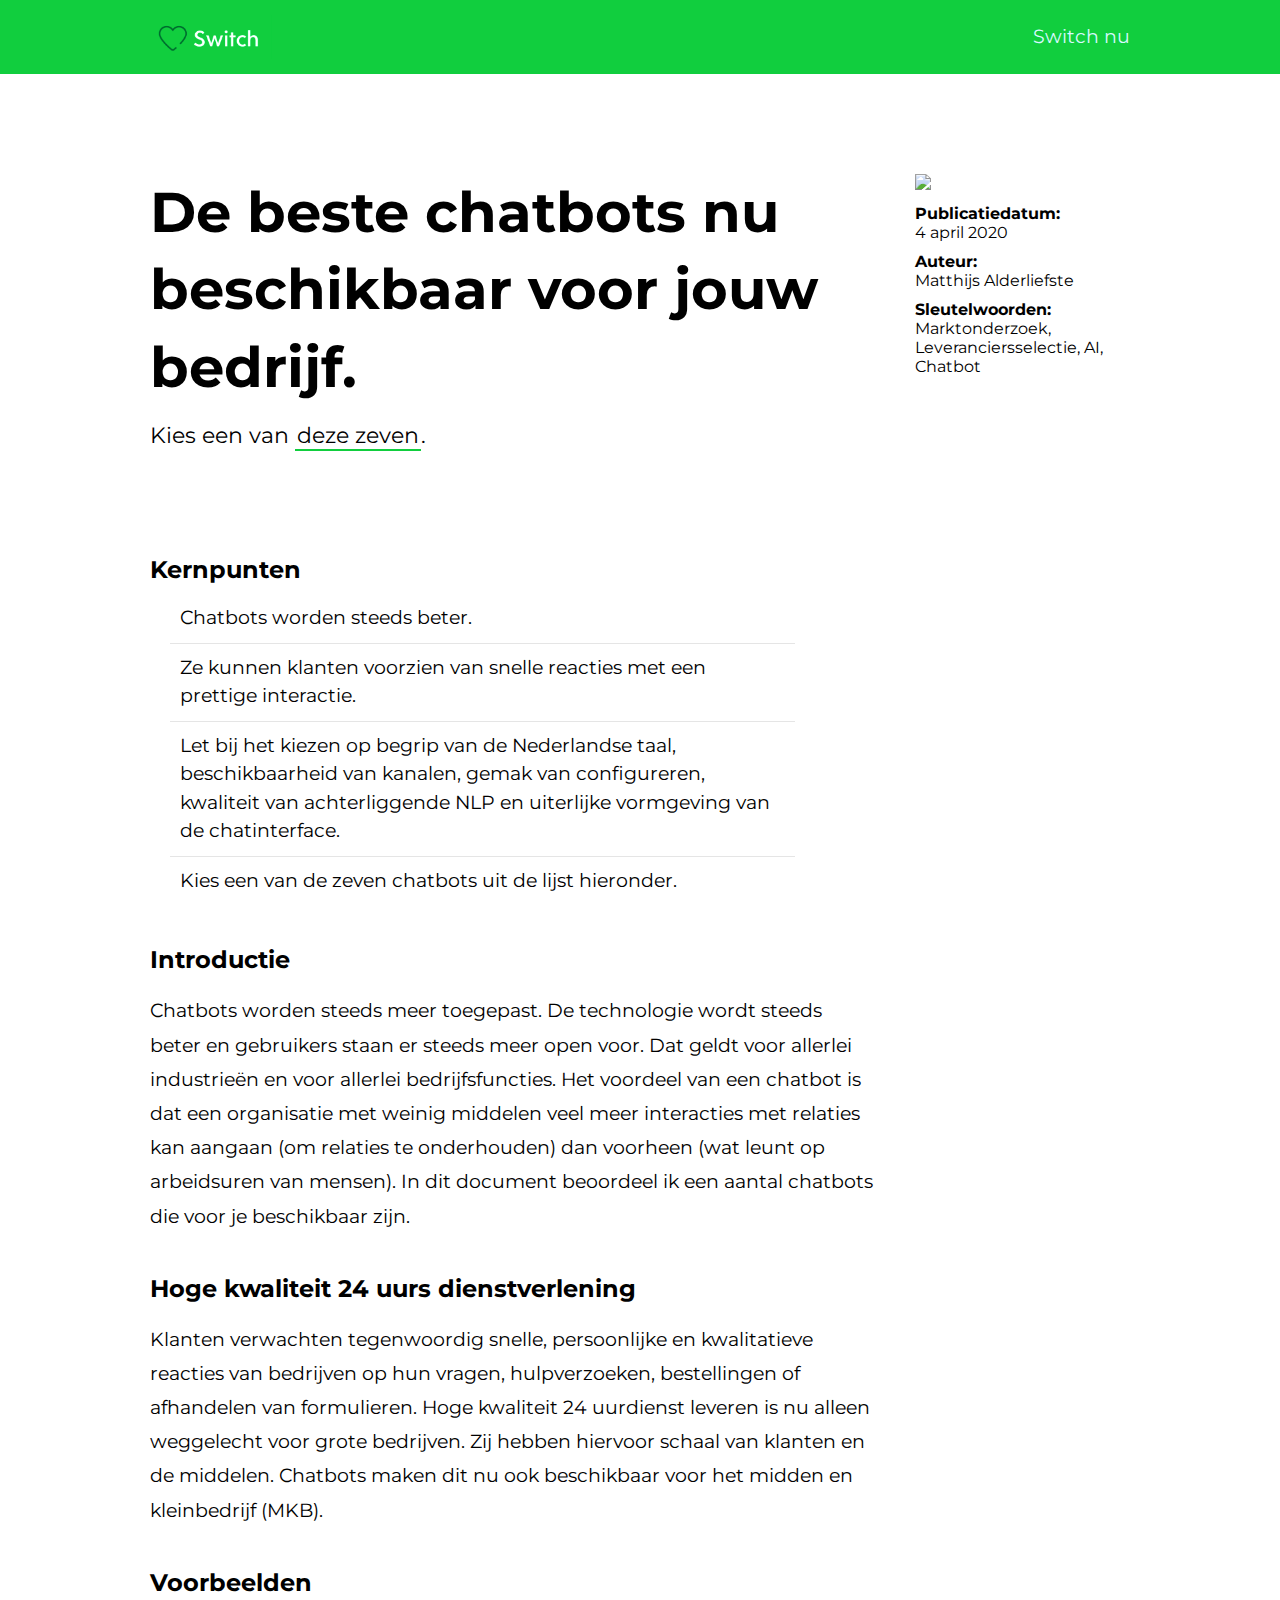
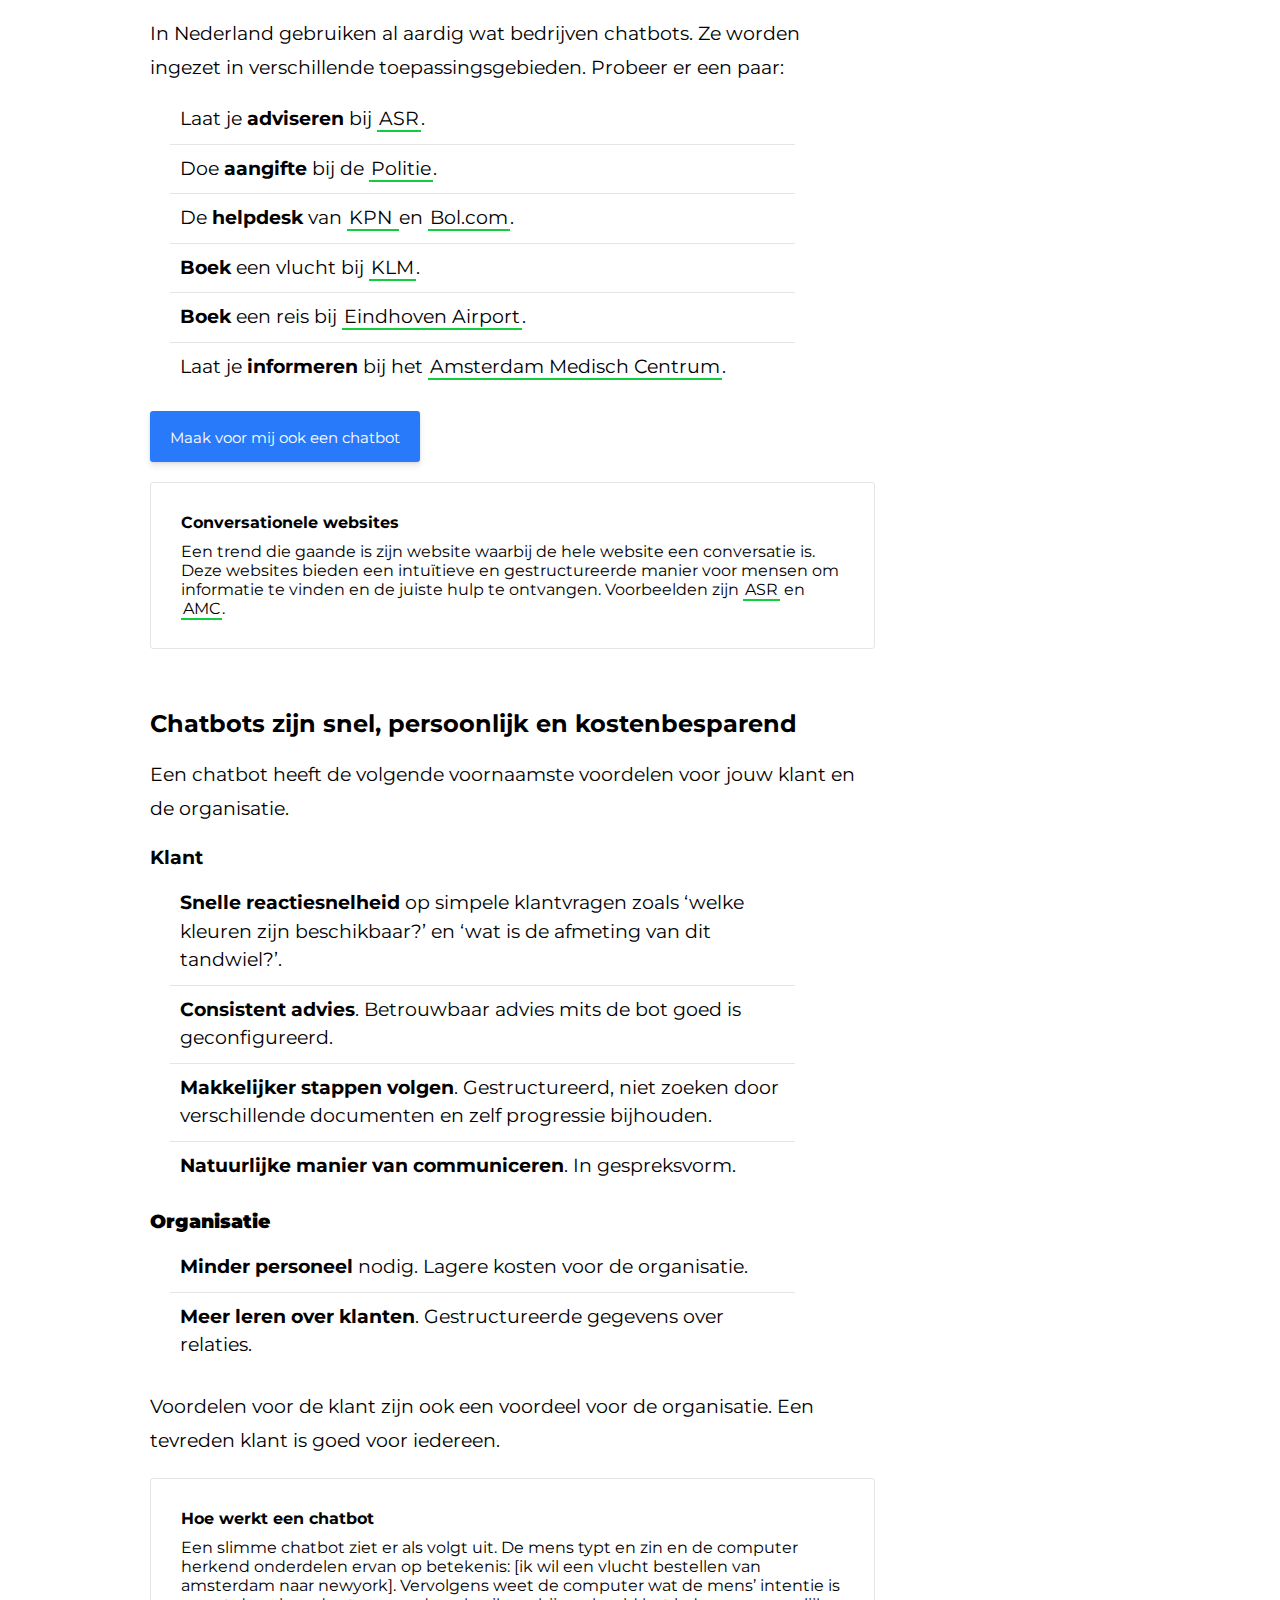
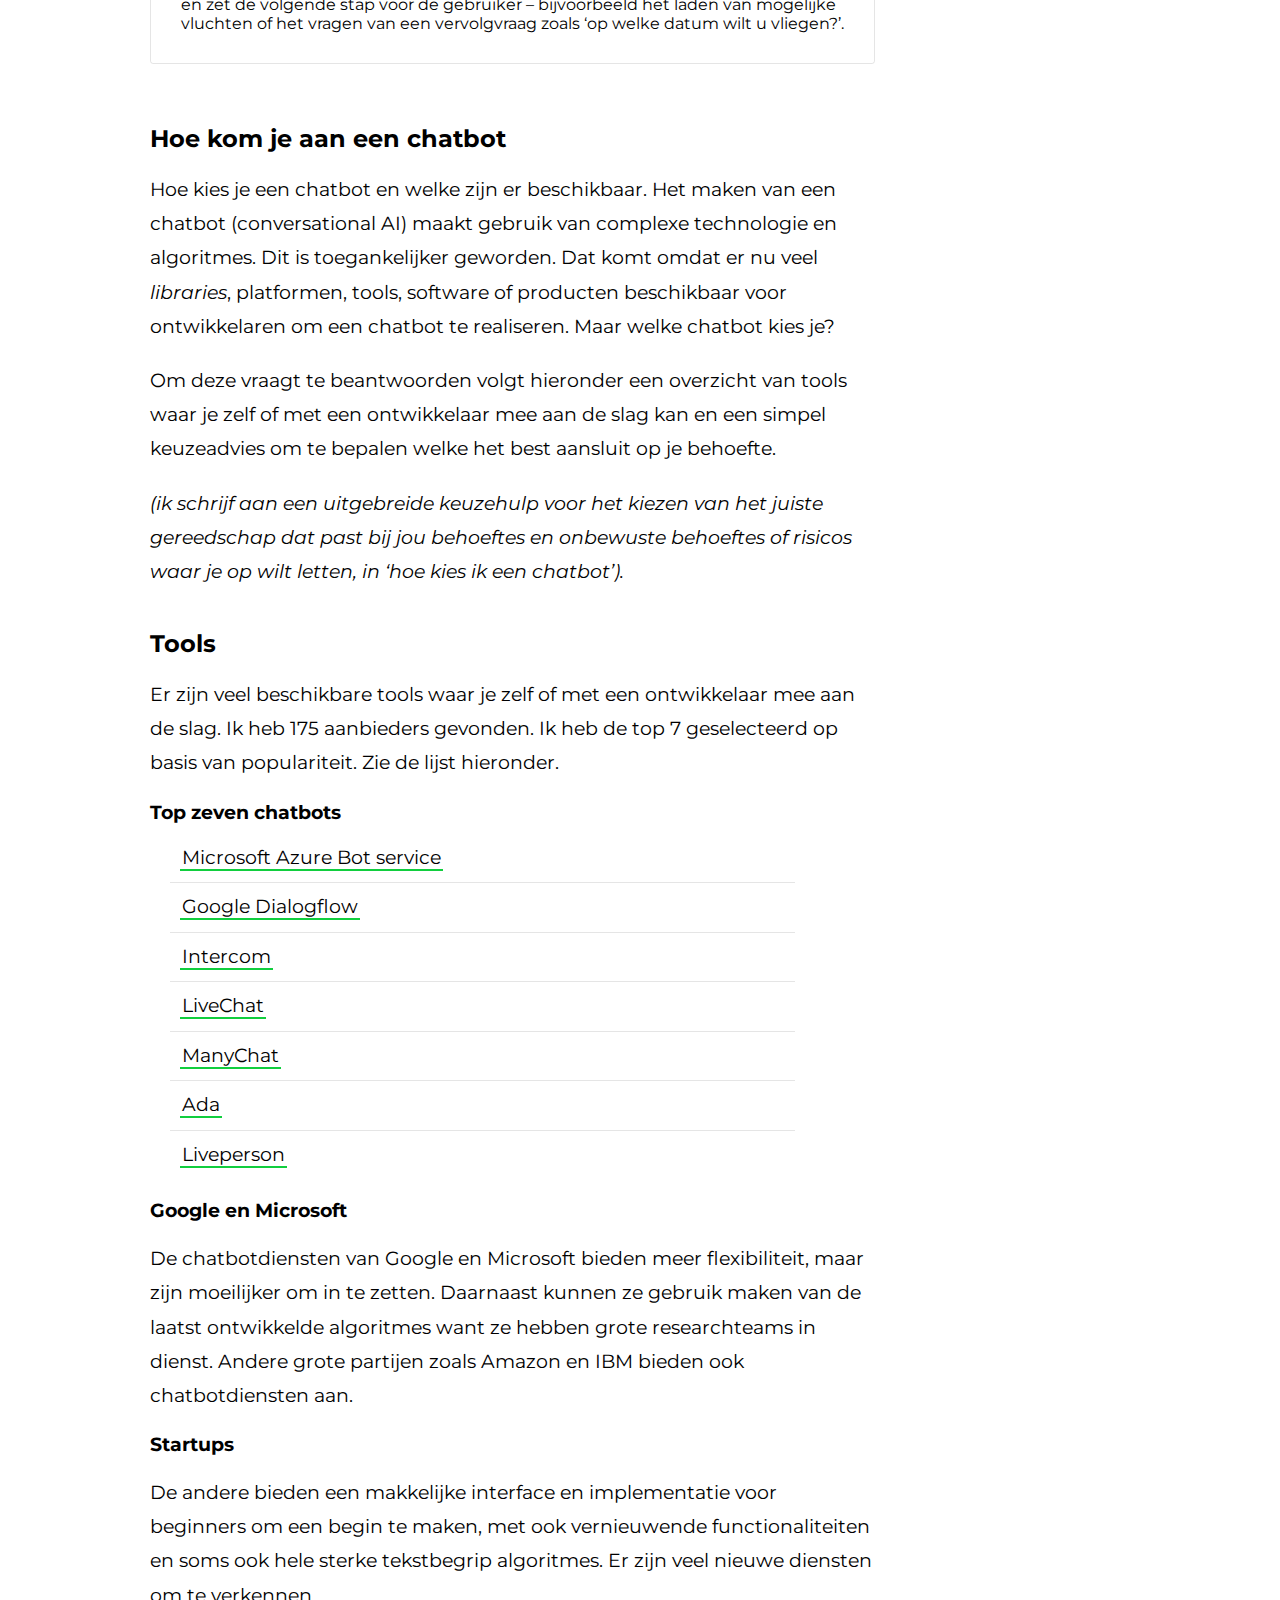
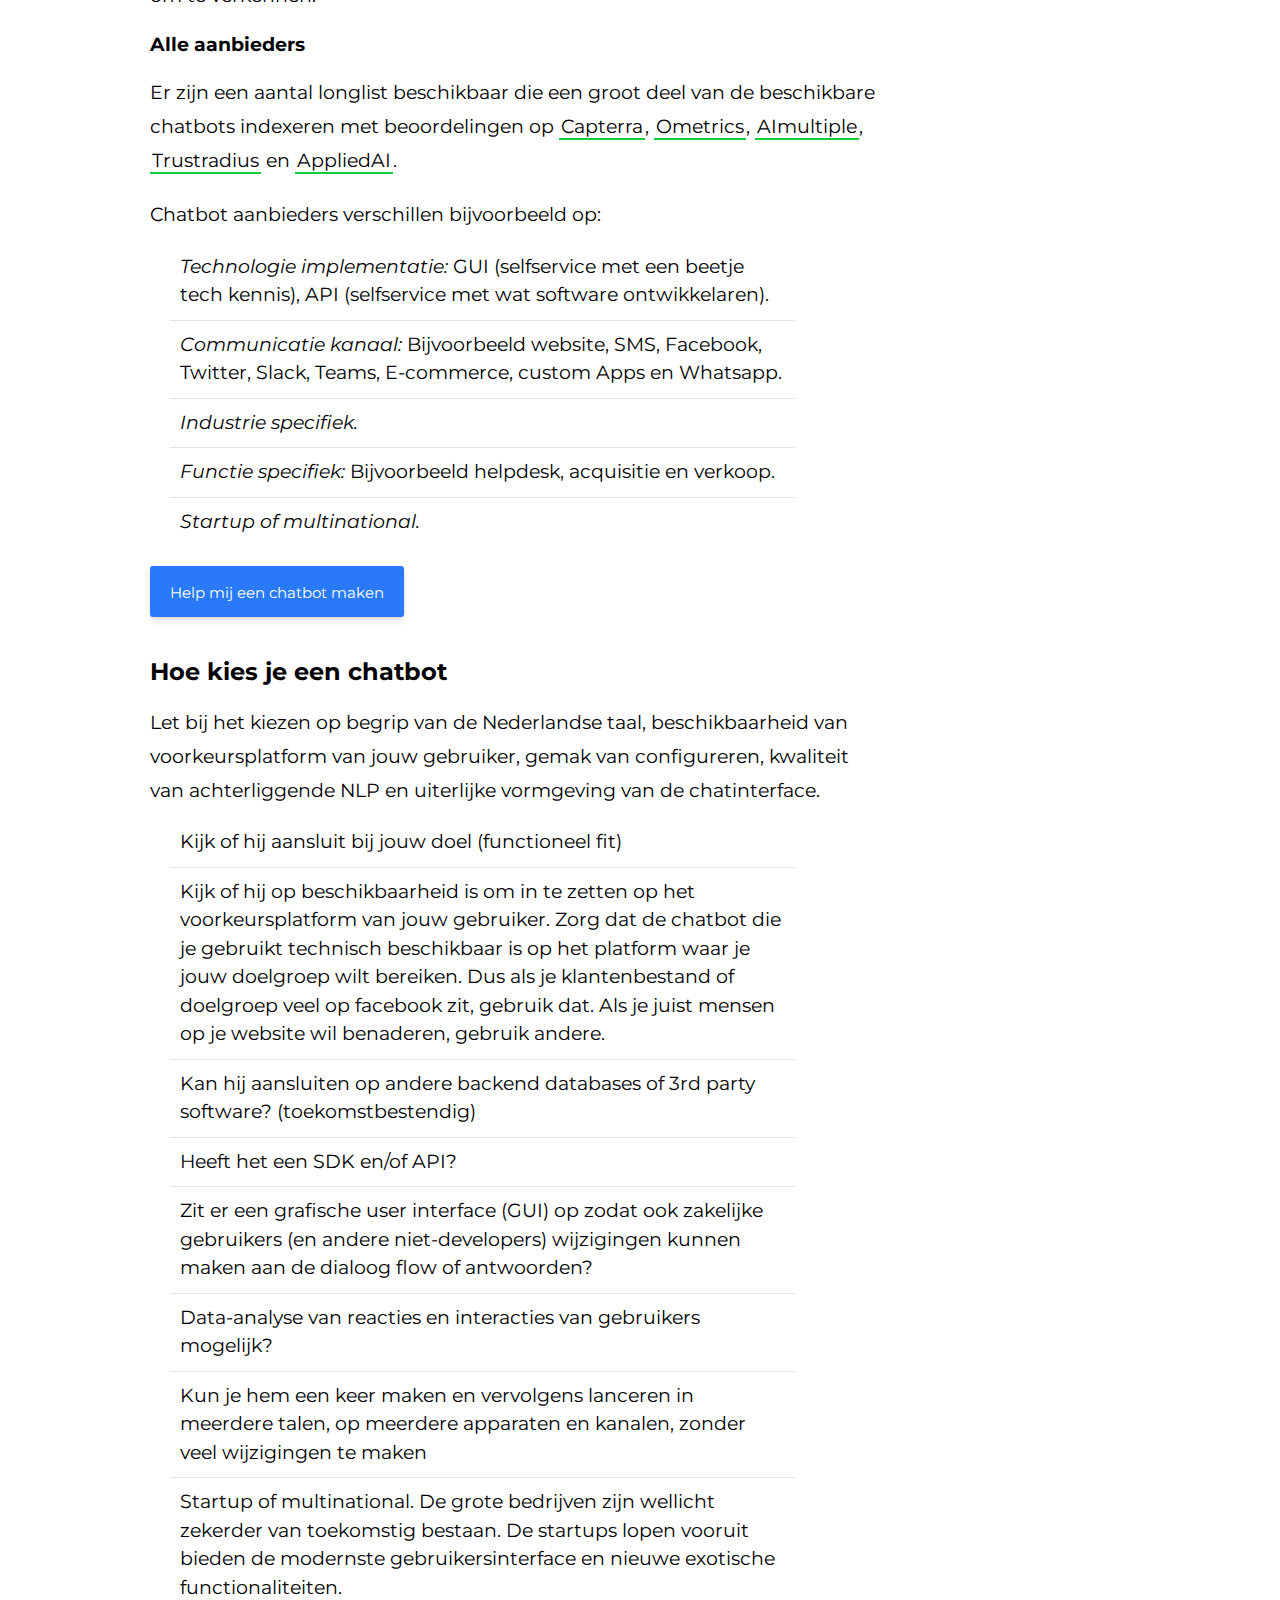
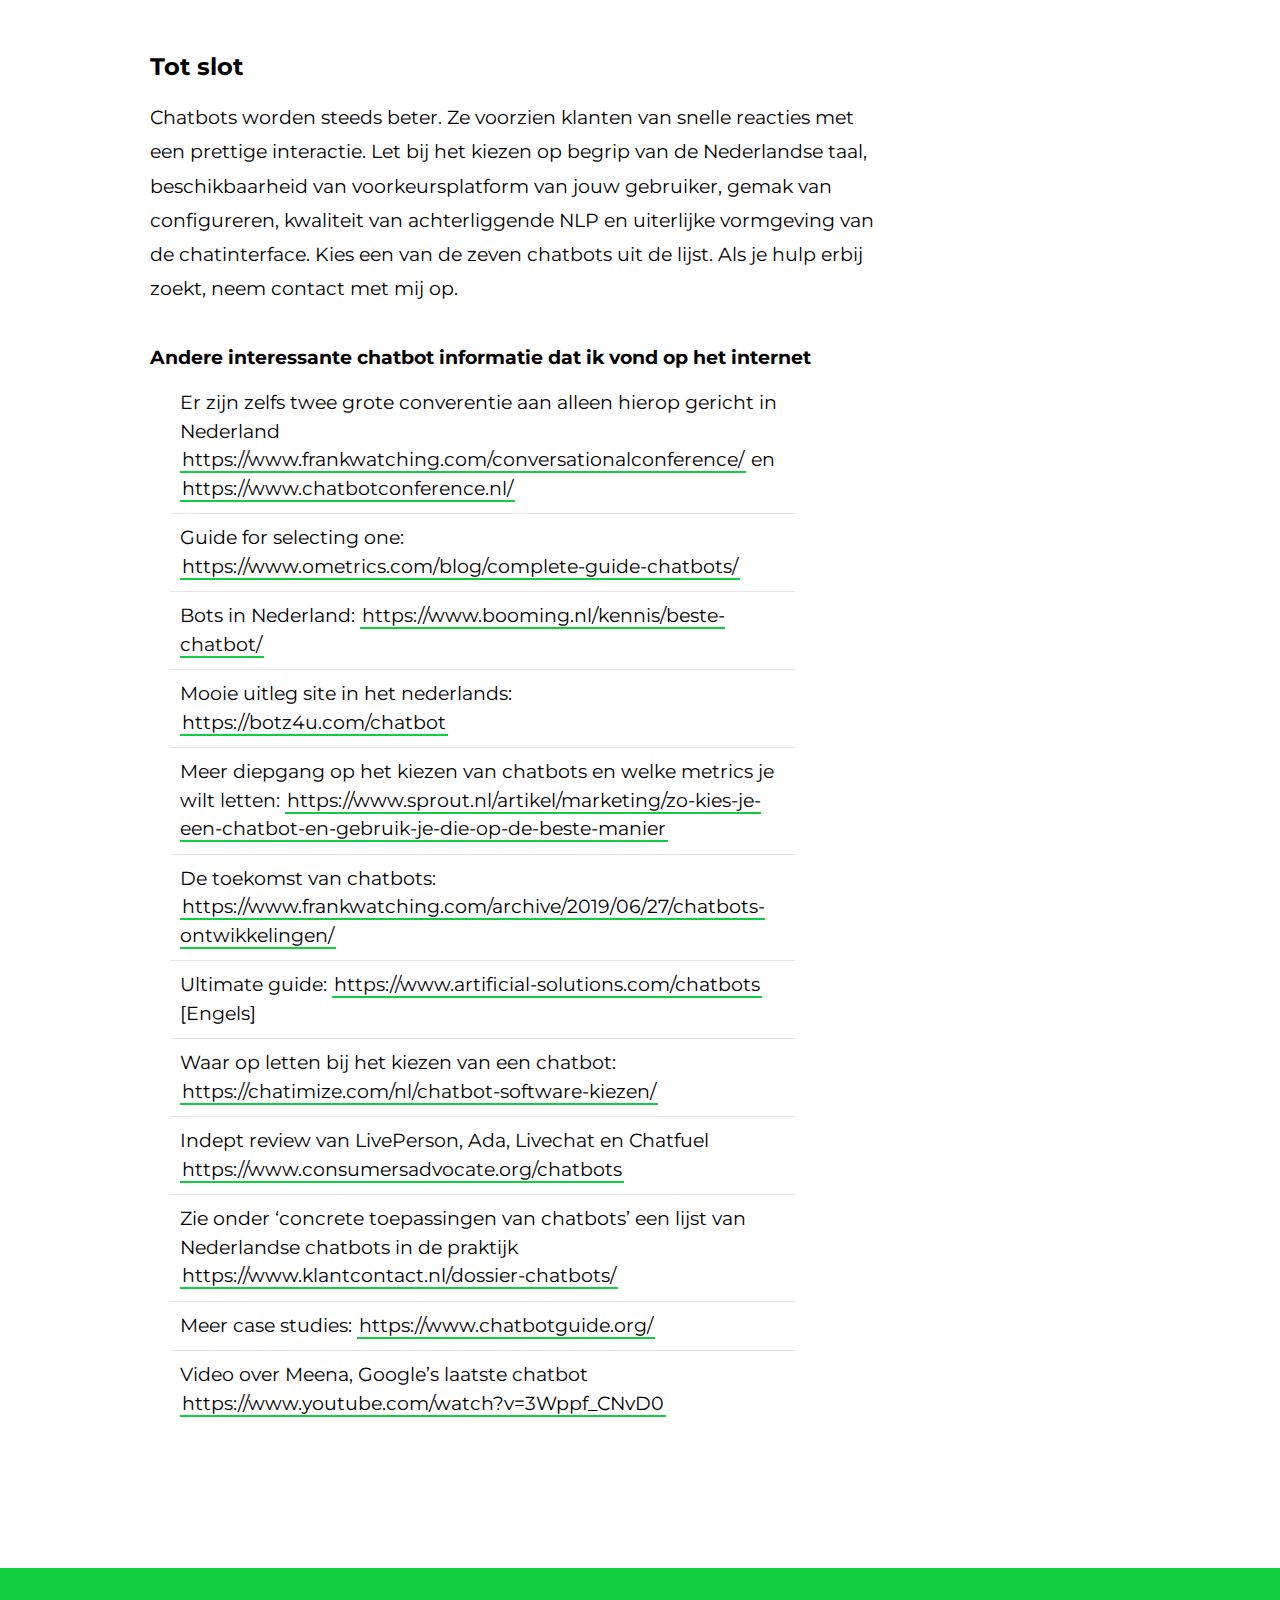
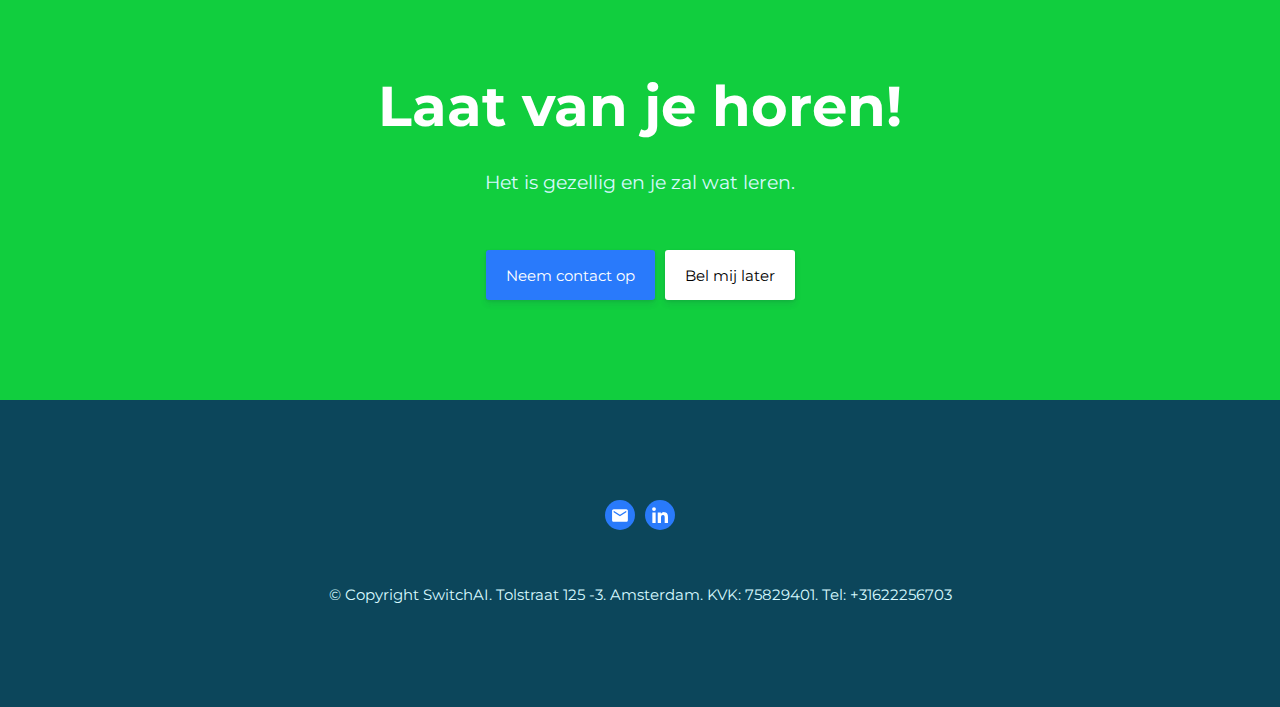
==== commit 5b9bd79c: "text fix" ====
--- a/chatbot/index.html
+++ b/chatbot/index.html
@@ -446,7 +446,7 @@
               <li class="checklist-item flex center-horizontal spread pad10"><p class="bold">Zit er een grafische user interface (GUI) op zodat ook zakelijke gebruikers (en andere niet-developers) wijzigingen kunnen maken aan de dialoog flow of antwoorden?</p></li>
               <li class="checklist-item flex center-horizontal spread pad10"><p class="bold">Data-analyse van reacties en interacties van gebruikers mogelijk?</p></li>
               <li class="checklist-item flex center-horizontal spread pad10"><p class="bold">Kun je hem een keer maken en vervolgens lanceren in meerdere talen, op meerdere apparaten en kanalen, zonder veel wijzigingen te maken</p></li>
-              <li class="checklist-item flex center-horizontal spread pad10"><p class="bold">Startup of multinational. e grote bedrijven zijn wellicht zekerder van toekomstig bestaan. De startups lopen vooruit bieden de modernste gebruikersinterface en nieuwe exotische functionaliteiten.</p></li>
+              <li class="checklist-item flex center-horizontal spread pad10"><p class="bold">Startup of multinational. De grote bedrijven zijn wellicht zekerder van toekomstig bestaan. De startups lopen vooruit bieden de modernste gebruikersinterface en nieuwe exotische functionaliteiten.</p></li>
             </ul>
 
             <h2 class="mt40">Tot slot</h2>
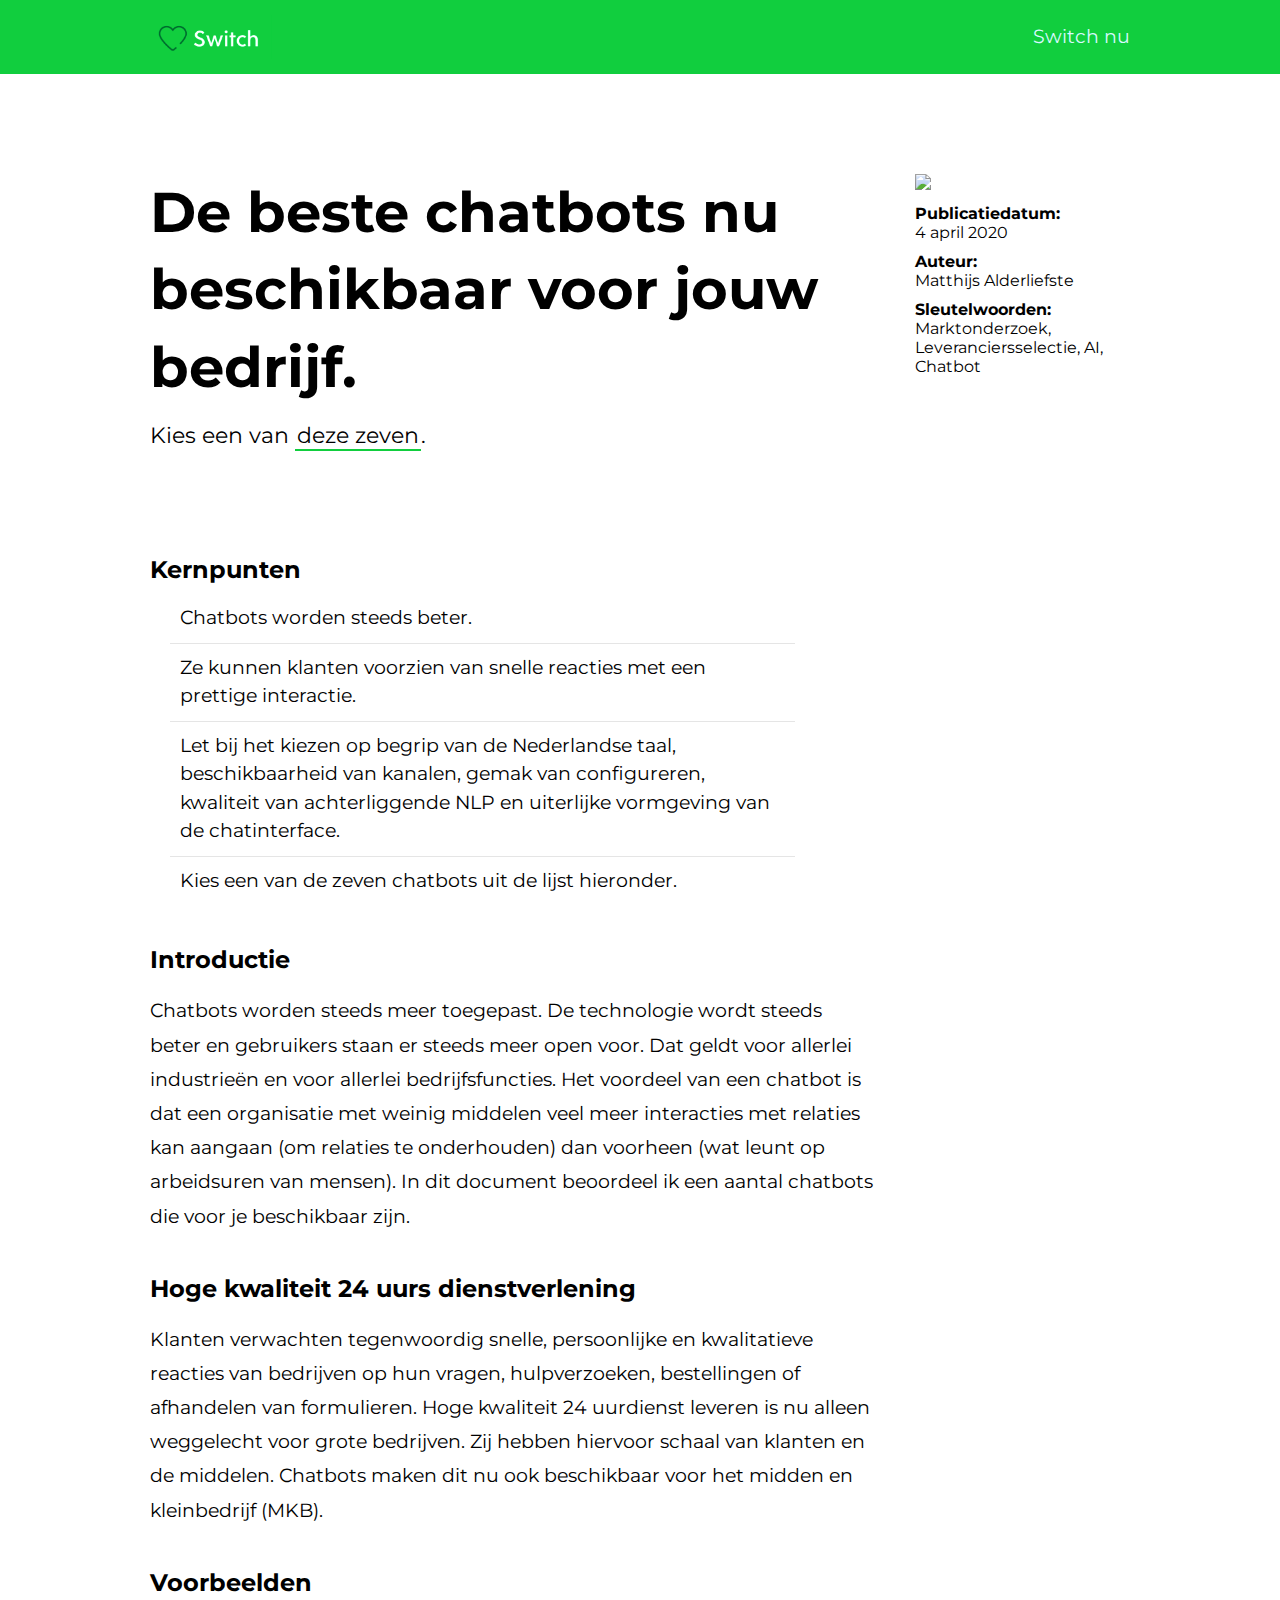
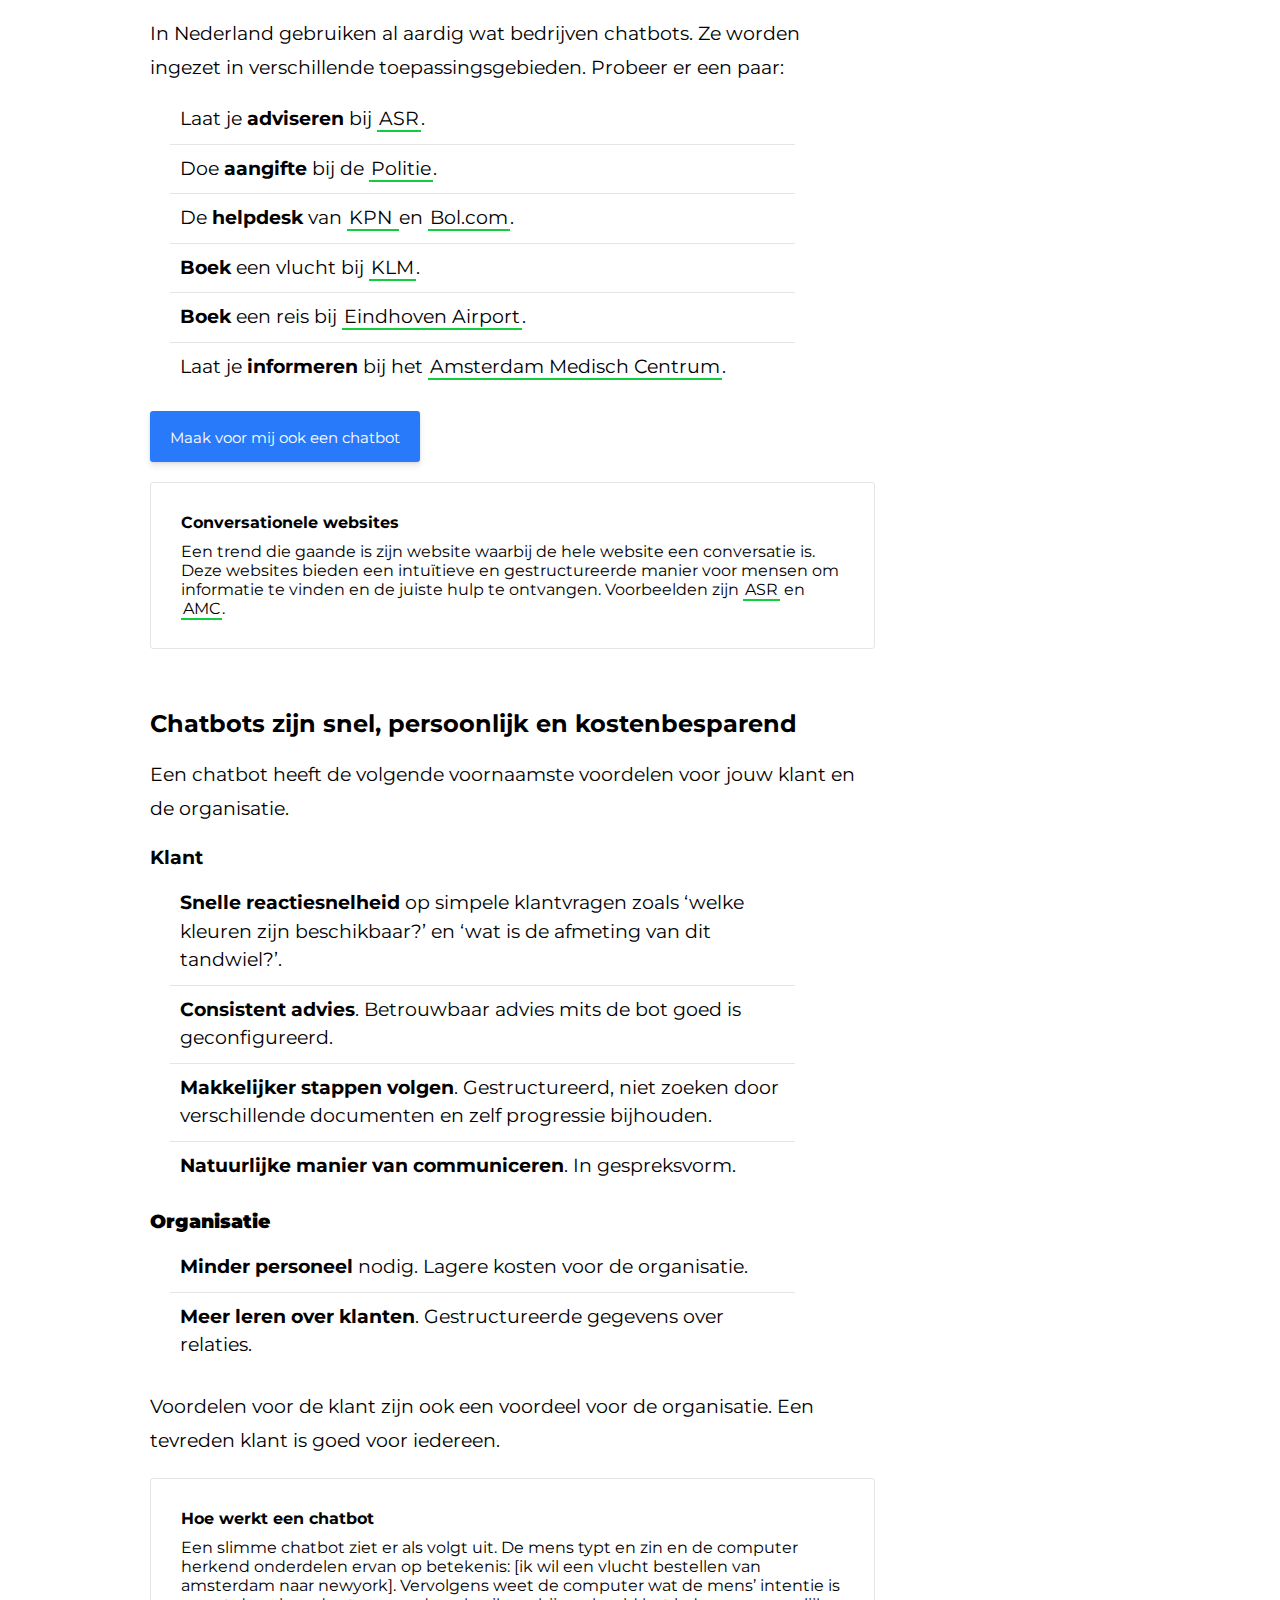
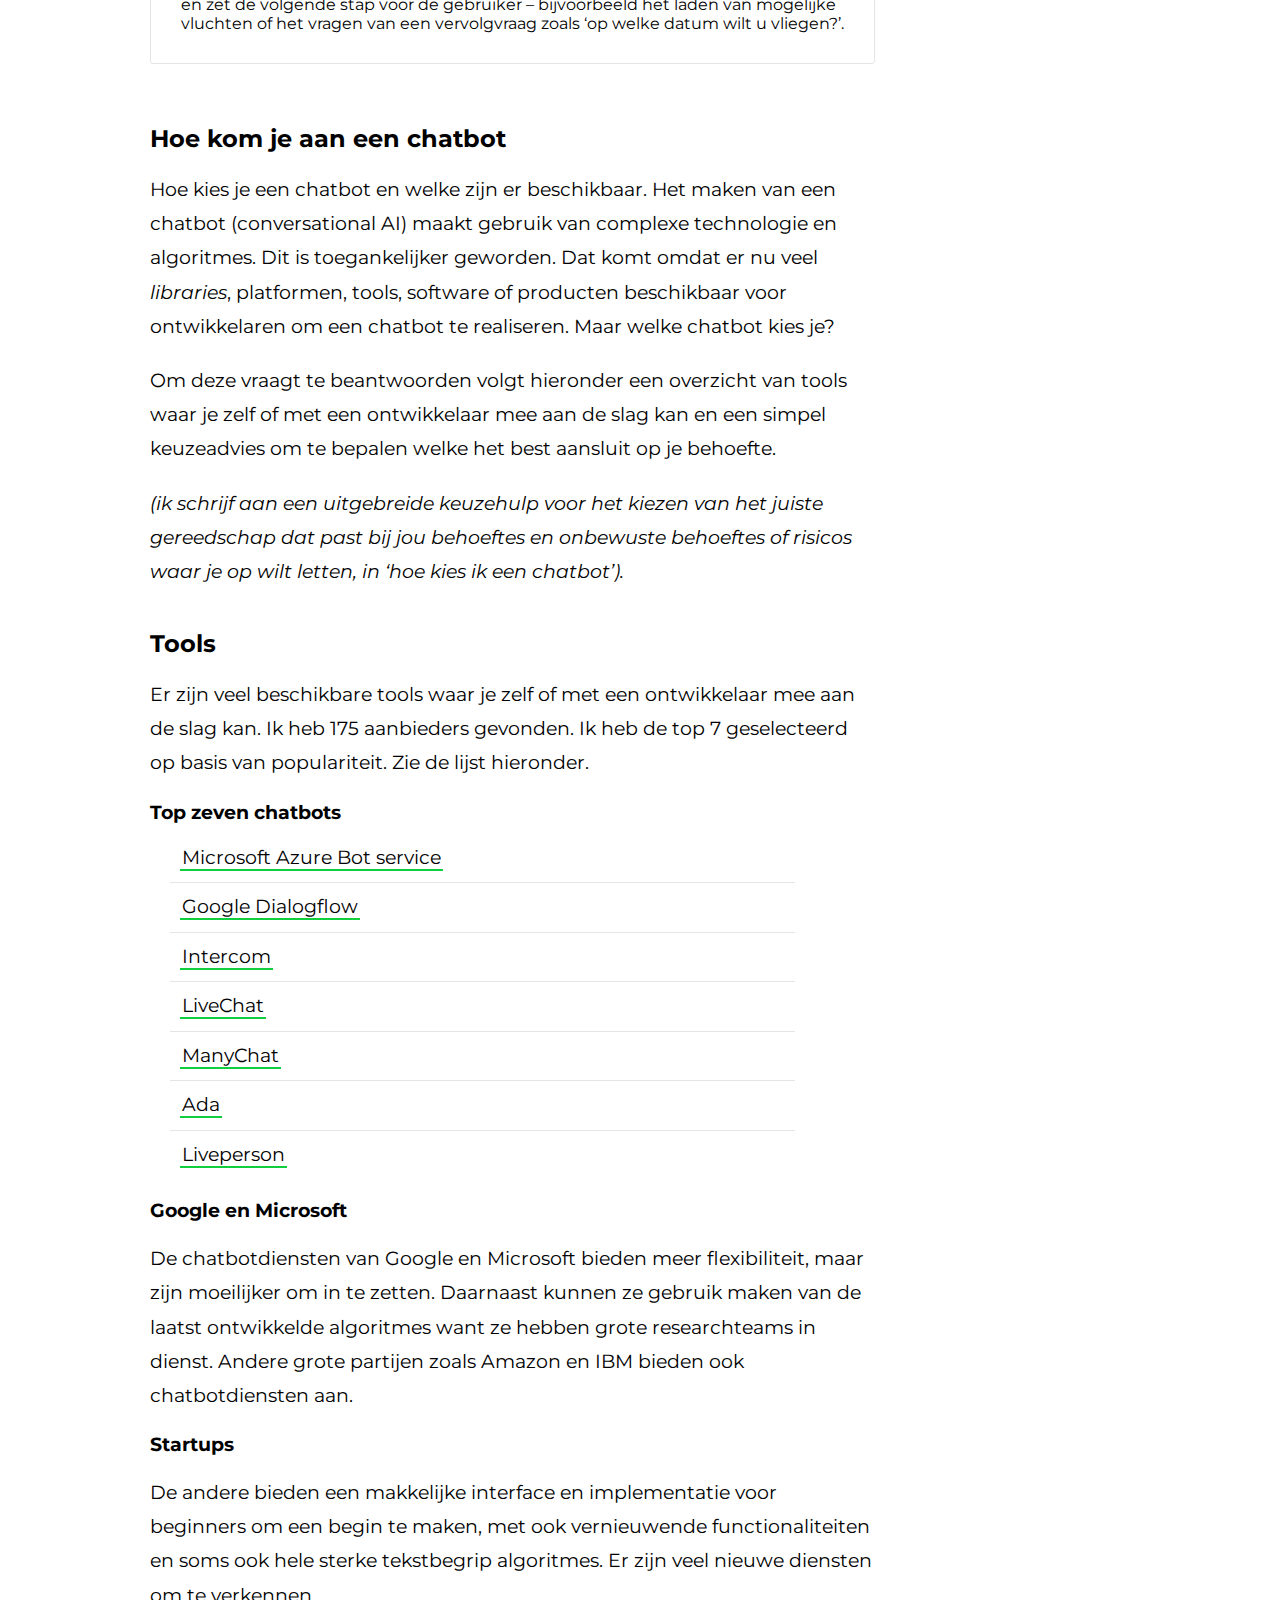
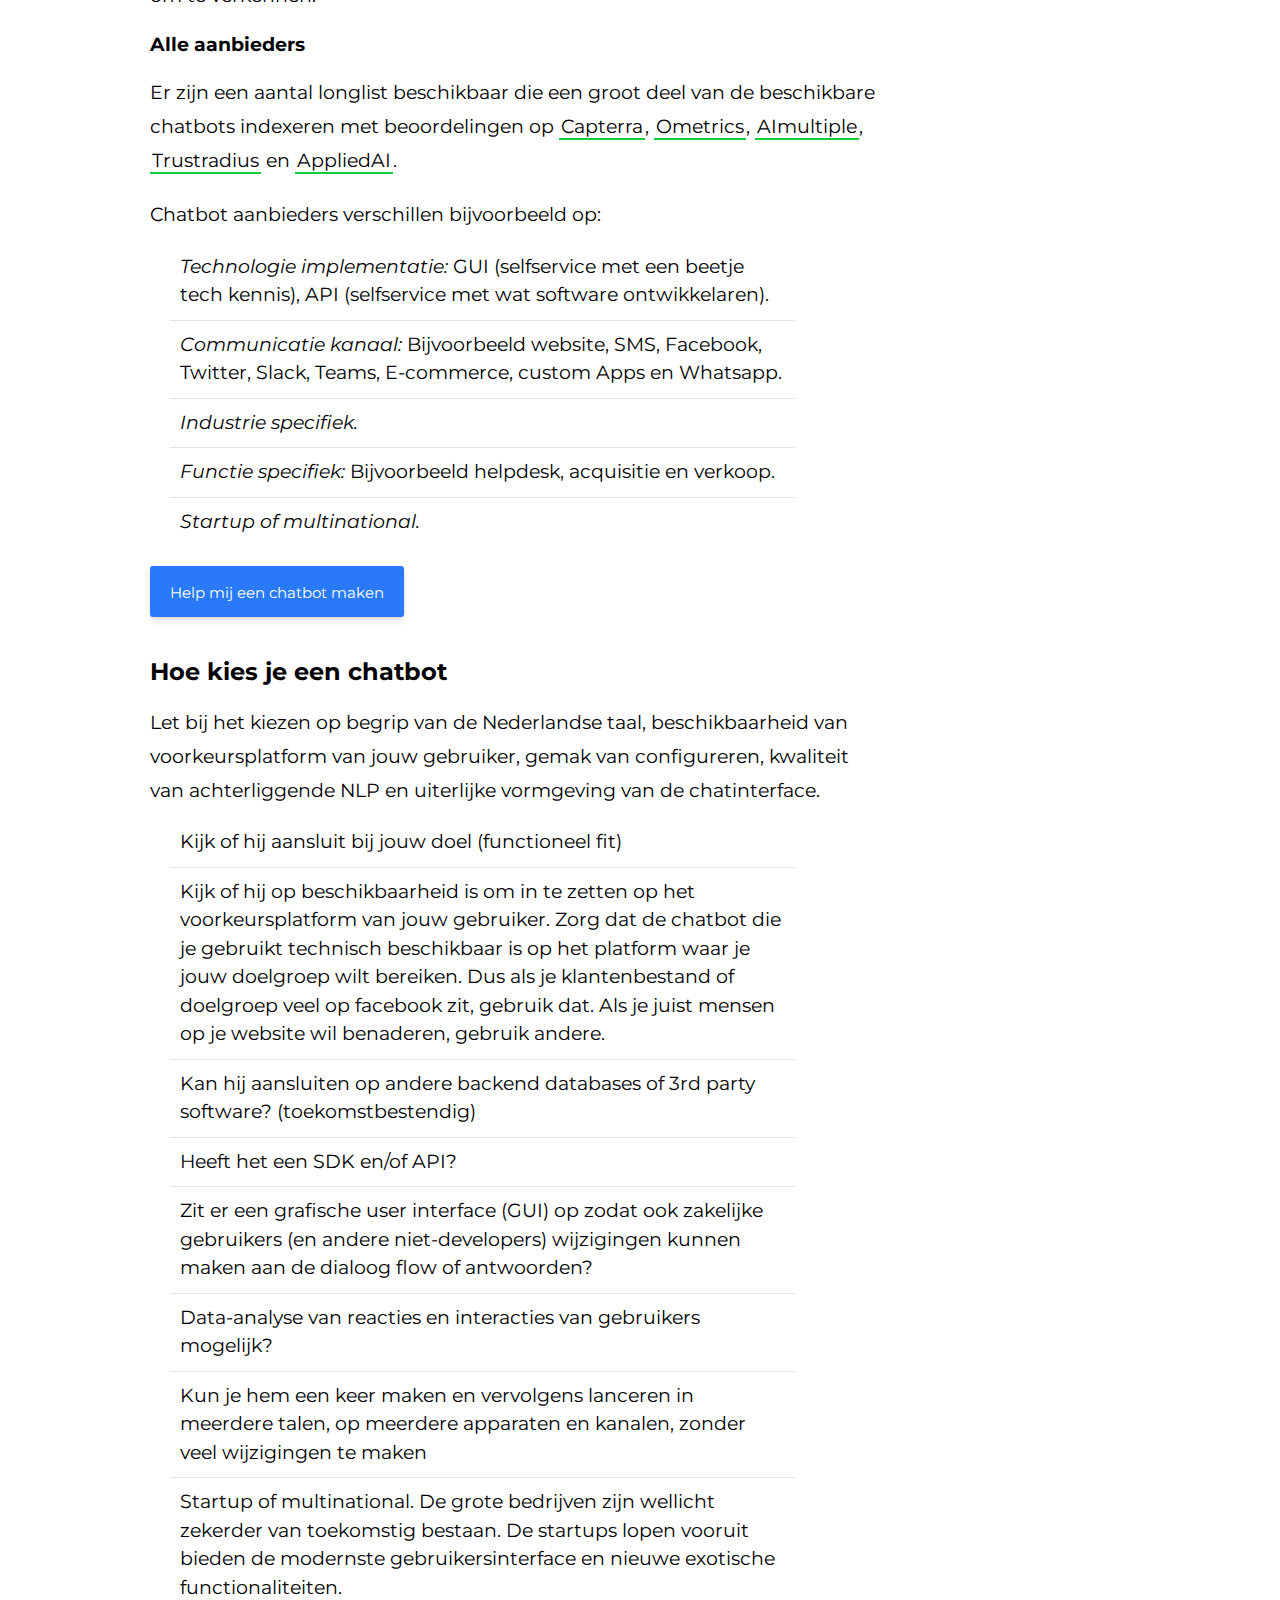
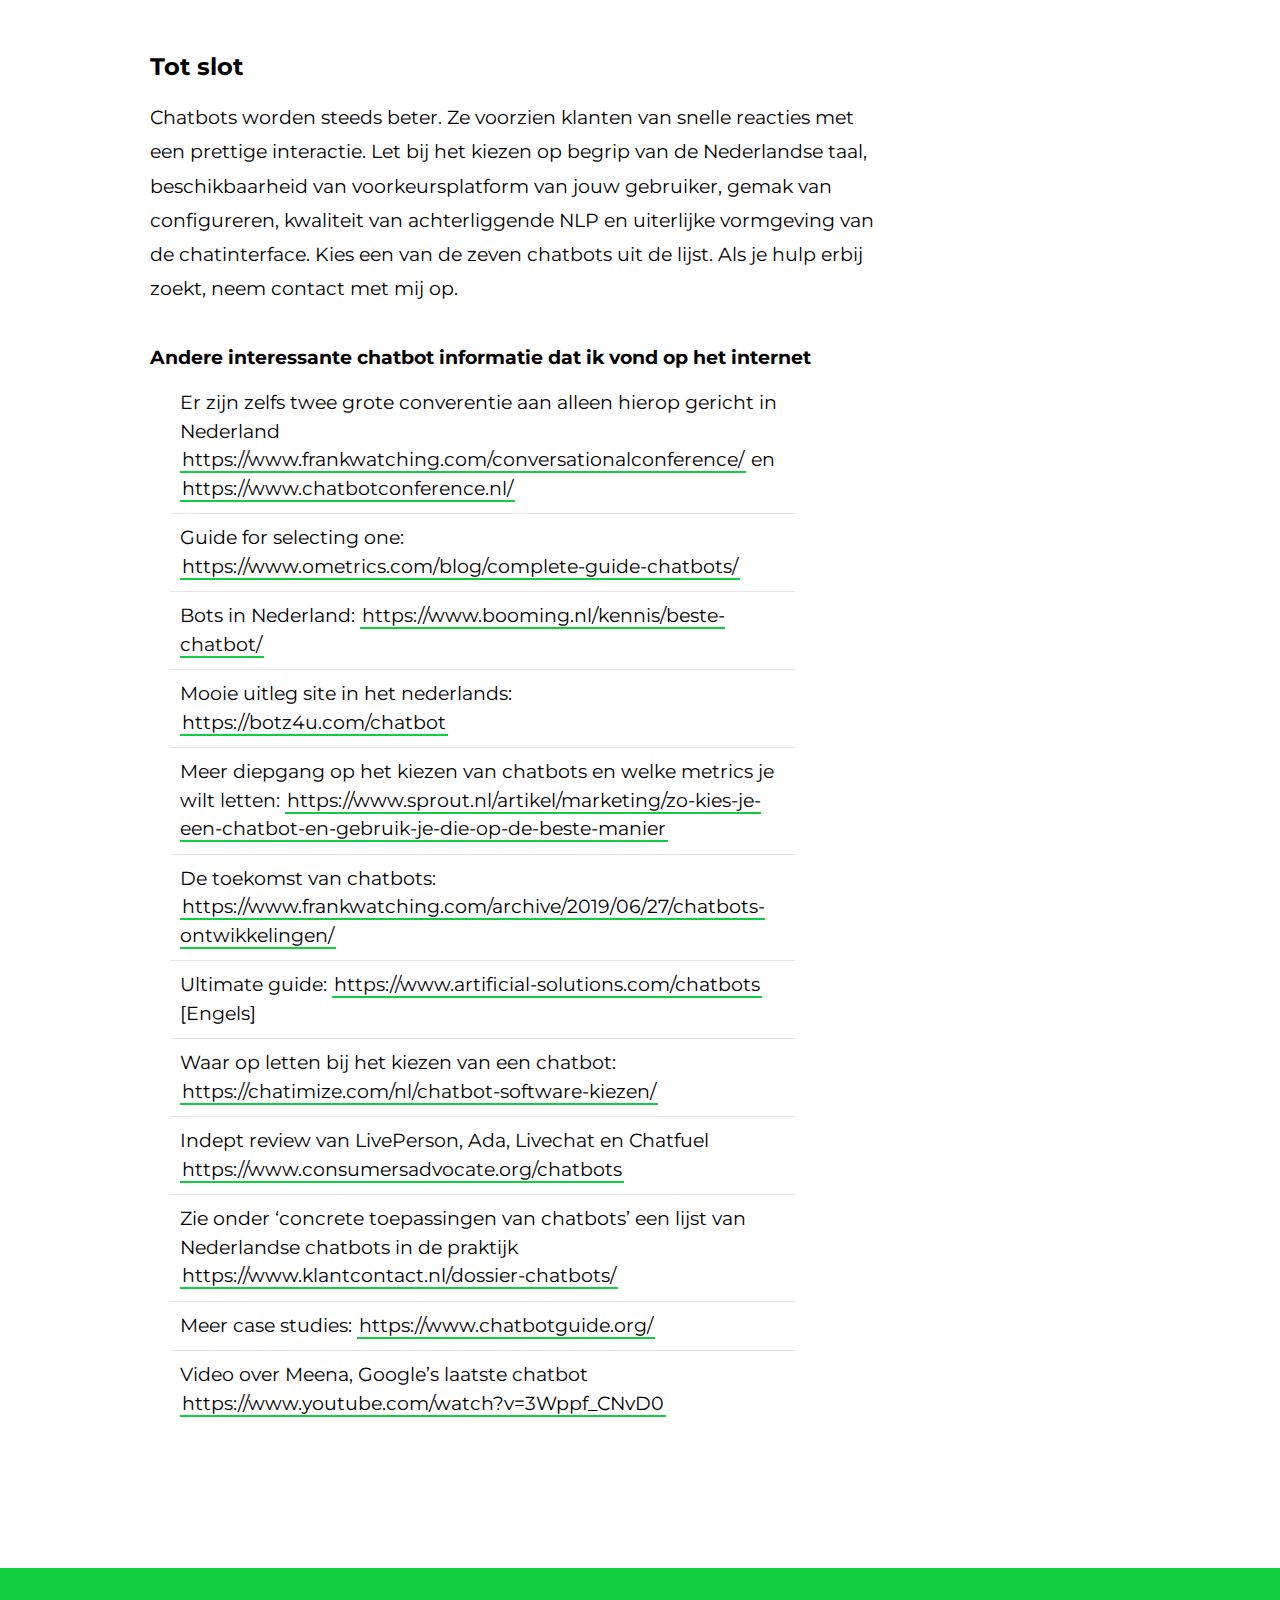
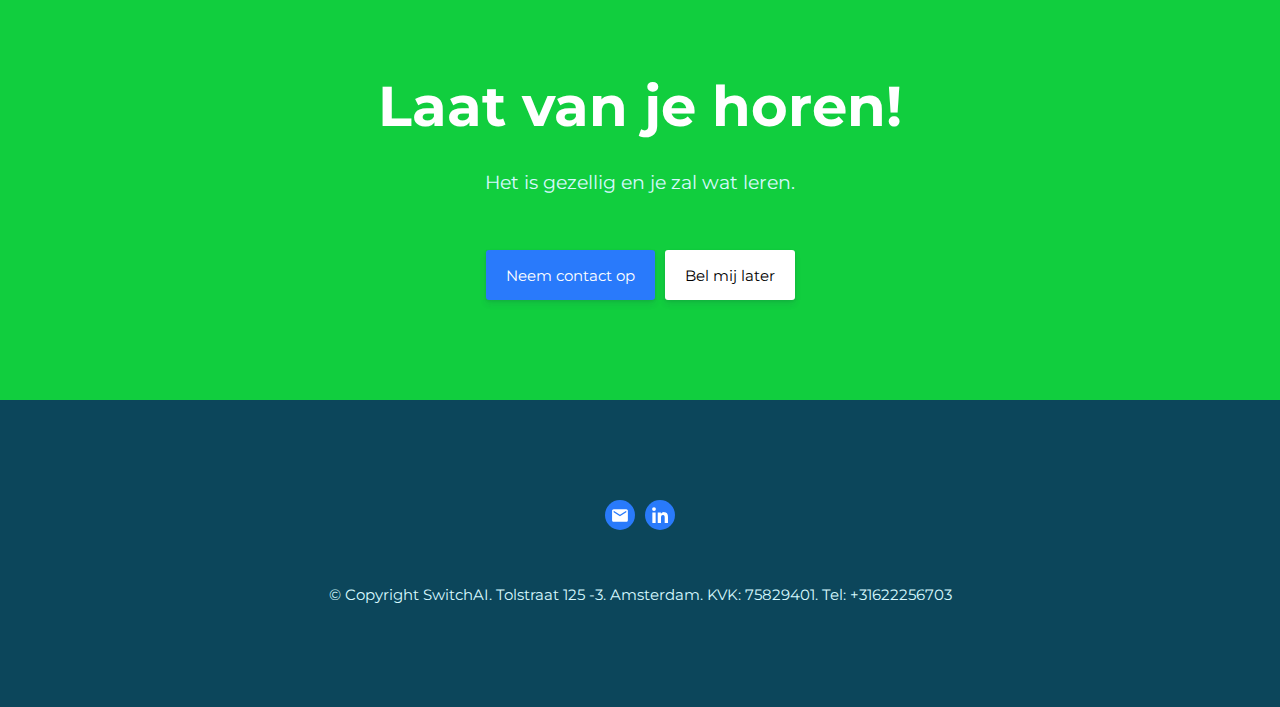
==== commit 16e25d22: "text fix" ====
--- a/chatbot/index.html
+++ b/chatbot/index.html
@@ -407,7 +407,7 @@
 
 
             <a name="tools"><h2 class="mt40">Tools</h2></a>
-            <p class="mt20 paragraph">Er zijn veel beschikbare tools waar je zelf of met een ontwikkelaar mee aan de slag. Ik heb 175 aanbieders gevonden. Ik heb de top 7 geselecteerd op basis van populariteit. Zie de lijst hieronder.</p>
+            <p class="mt20 paragraph">Er zijn veel beschikbare tools waar je zelf of met een ontwikkelaar mee aan de slag kan. Ik heb 175 aanbieders gevonden. Ik heb de top 7 geselecteerd op basis van populariteit. Zie de lijst hieronder.</p>
             
             <h3 class="mt20">Top zeven chatbots</h3>
             <ul class="mt10 checklist col-11 article">
